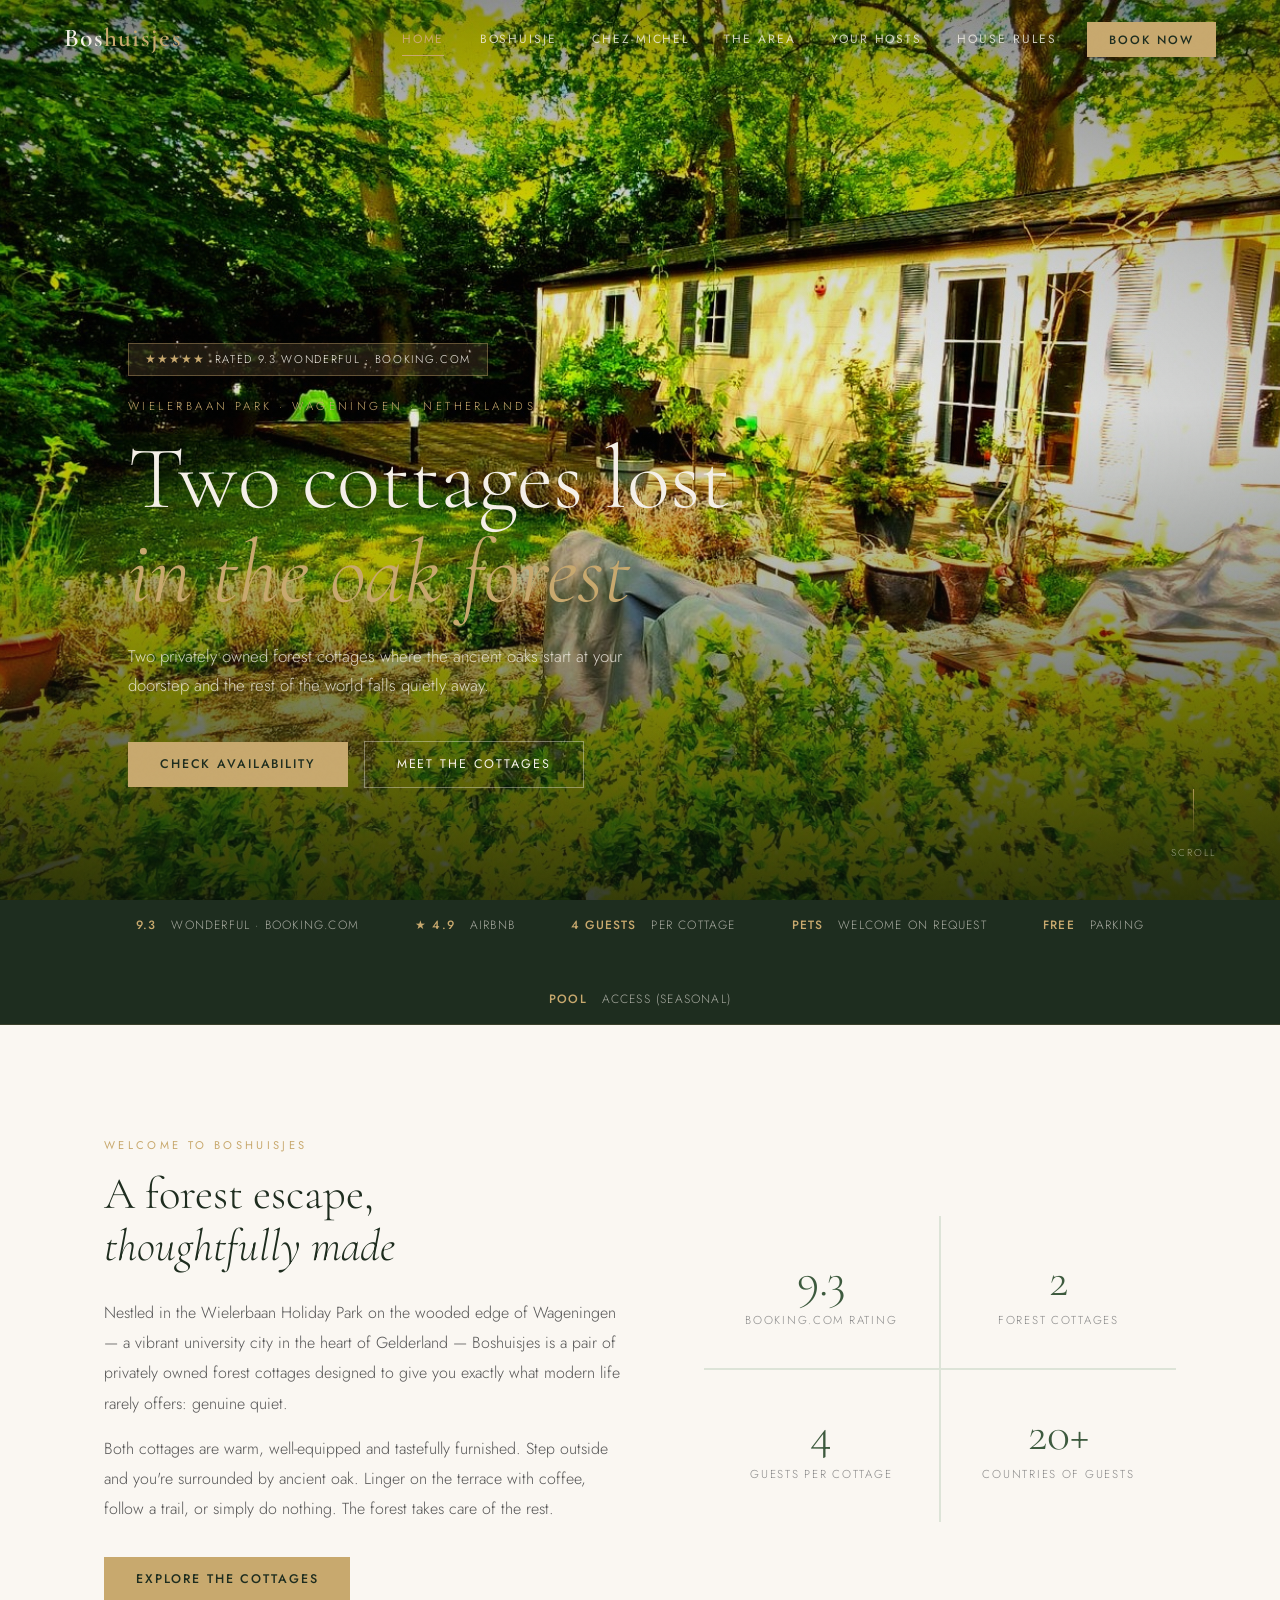
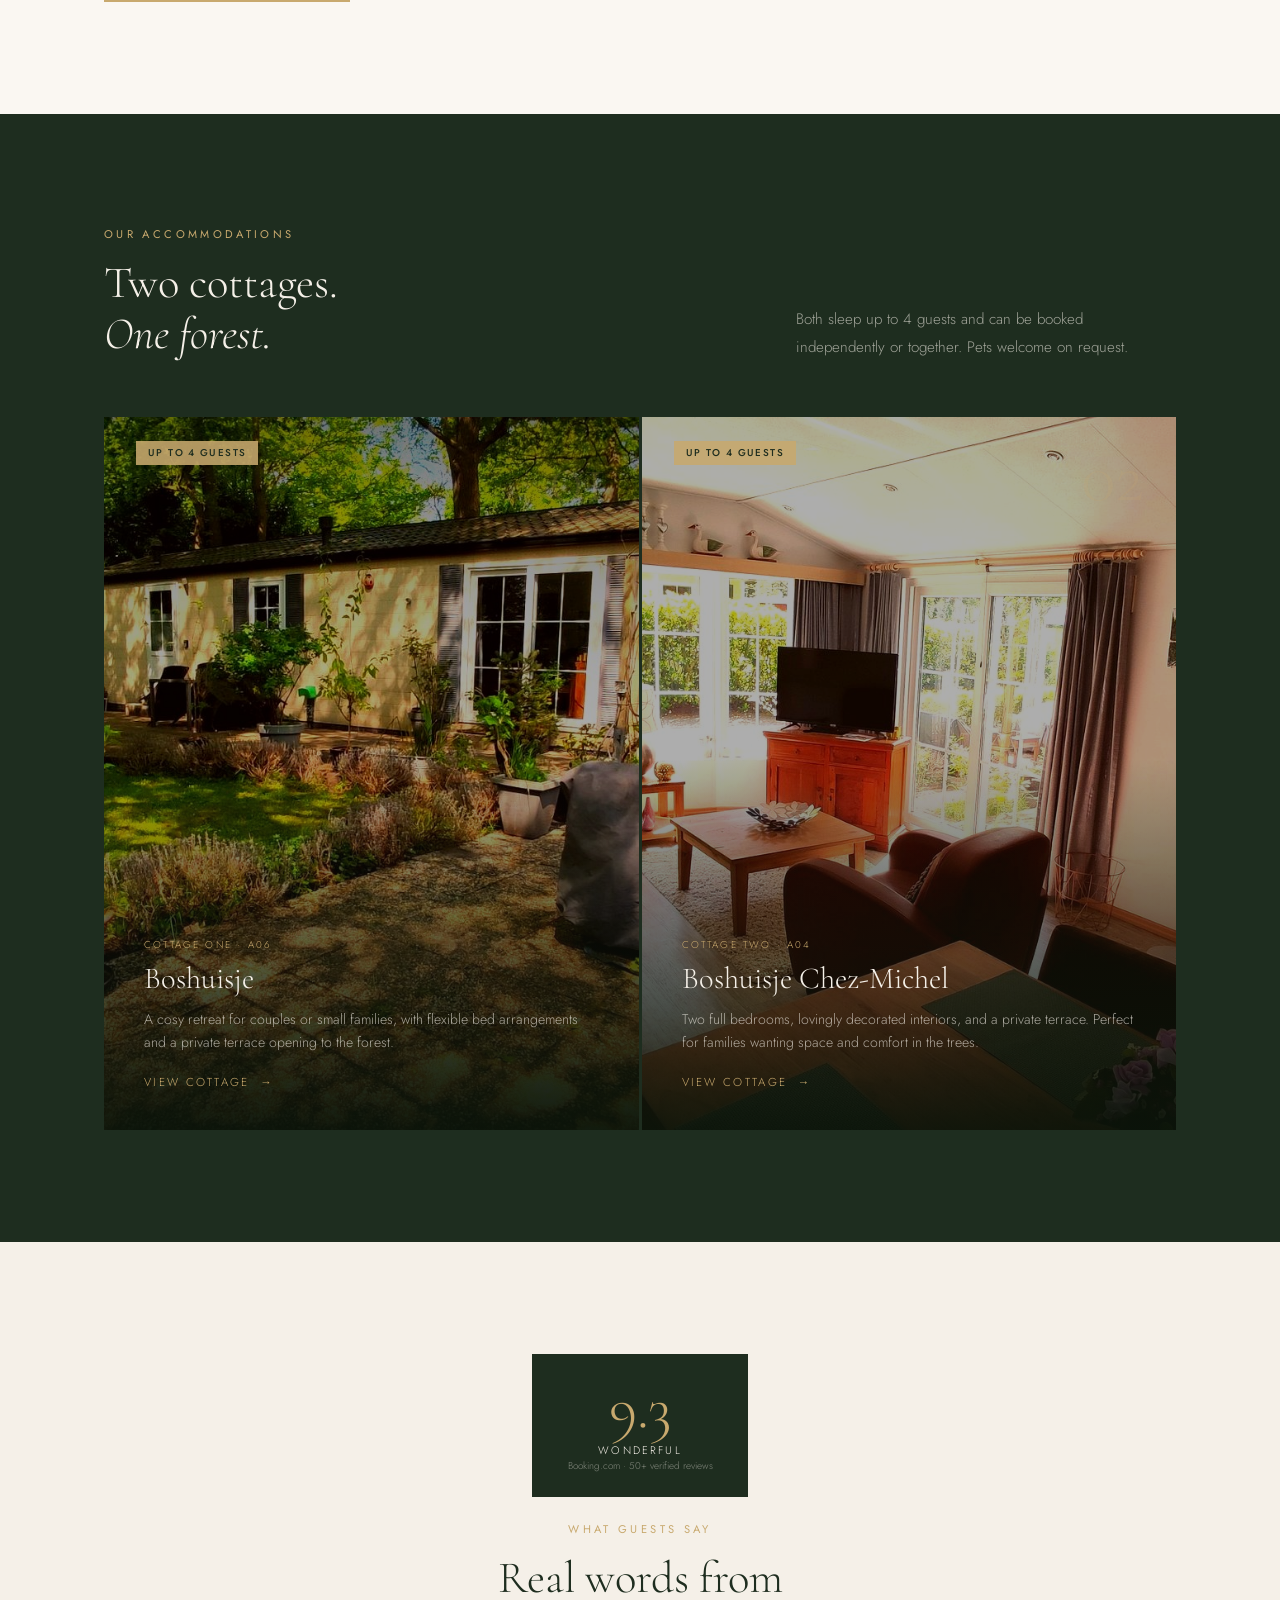
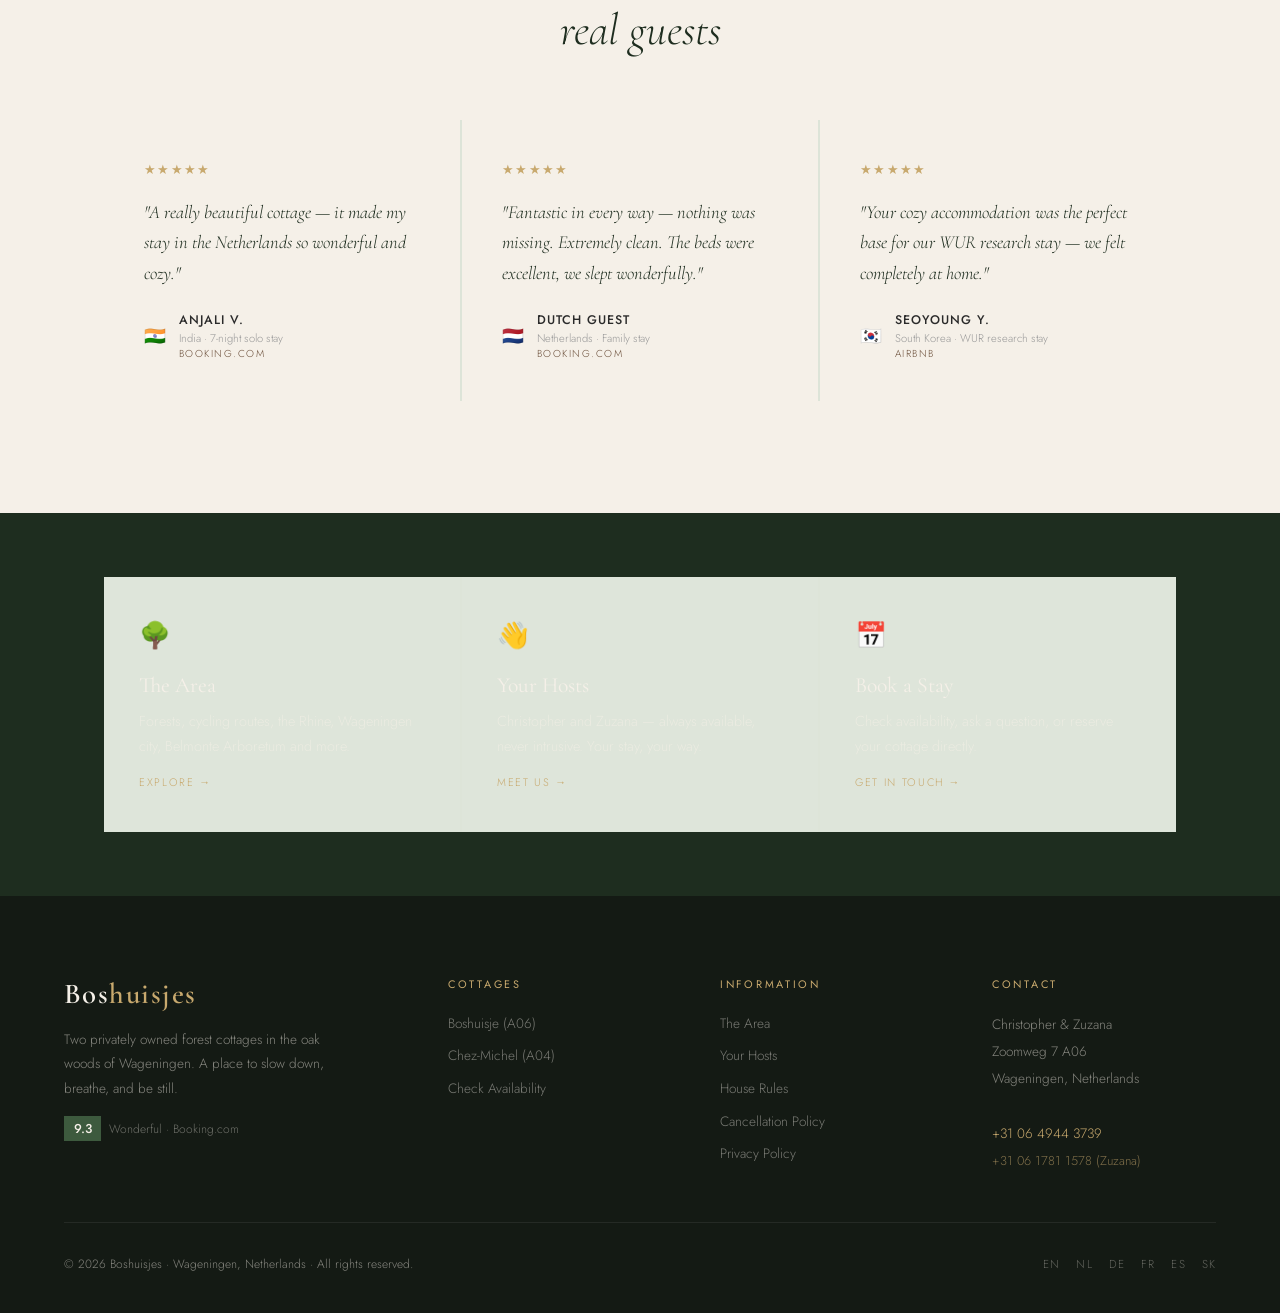
==== index.html @ 235f662d "Add files via upload" ====
<!DOCTYPE html>
<html lang="en">
<head>
  <meta charset="UTF-8"/><meta name="viewport" content="width=device-width,initial-scale=1.0"/>
  <title>Boshuisjes – Forest Cottage Retreats in Wageningen, Netherlands</title>
  <meta name="description" content="Two cosy forest cottages in Wageningen's oak woods — rated 9.3 Wonderful on Booking.com. Perfect for couples, families, WUR visitors & nature lovers. Pets welcome. Self check-in. Free parking."/>
  <meta name="keywords" content="Boshuisjes, Boshuisje, Chez Michel, vakantiewoning Wageningen, forest cottage Netherlands, holiday rental Gelderland, Wielerbaan park, Wageningen University accommodation, nature retreat, pet friendly cottage Netherlands"/>
  <link rel="canonical" href="https://boshuisjes.com/"/>
  <meta property="og:title" content="Boshuisjes – Forest Cottage Retreats in Wageningen · 9.3 Wonderful"/>
  <meta property="og:description" content="Two cosy forest cottages in Wageningen's oak woods. Rated 9.3 Booking.com. Pets welcome. Free parking. Pool access."/>
  <meta property="og:image" content="https://le-de.cdn-website.com/e07e37bfc5774cbc9c3e93ad9b976e5b/dms3rep/multi/opt/IMG_20210513_085403-1920w.jpg"/>
  <meta property="og:type" content="website"/>
  <script type="application/ld+json">{"@context":"https://schema.org","@type":"LodgingBusiness","name":"Boshuisjes","description":"Two cosy forest cottages in the oak woods of Wageningen, Netherlands. Rated 9.3 on Booking.com.","url":"https://boshuisjes.com","telephone":"+31649443739","address":{"@type":"PostalAddress","streetAddress":"Zoomweg 7 A06","addressLocality":"Wageningen","addressRegion":"Gelderland","addressCountry":"NL"},"aggregateRating":{"@type":"AggregateRating","ratingValue":"9.3","bestRating":"10","ratingCount":"50"},"amenityFeature":[{"@type":"LocationFeatureSpecification","name":"Free Parking","value":true},{"@type":"LocationFeatureSpecification","name":"Wi-Fi","value":true},{"@type":"LocationFeatureSpecification","name":"Pet Friendly","value":true},{"@type":"LocationFeatureSpecification","name":"Seasonal Pool","value":true},{"@type":"LocationFeatureSpecification","name":"Self Check-In","value":true}],"checkinTime":"16:00","checkoutTime":"10:00"}</script>
  <link rel="preconnect" href="https://fonts.googleapis.com"/>
  <link rel="preconnect" href="https://fonts.gstatic.com" crossorigin/>
  <link href="https://fonts.googleapis.com/css2?family=Cormorant+Garamond:ital,wght@0,300;0,400;0,600;1,300;1,400&family=Jost:wght@300;400;500&display=swap" rel="stylesheet"/>
  <link rel="stylesheet" href="style.css"/>
  <style>
    /* ── HERO ── */
    #hero{position:relative;height:100vh;min-height:680px;display:flex;align-items:flex-end;padding-bottom:7rem;overflow:hidden}
    .hero-bg{position:absolute;inset:0;background:linear-gradient(to bottom,rgba(10,20,10,.15) 0%,rgba(10,20,10,.08) 45%,rgba(10,20,10,.72) 100%),url('img_exterior2.jpg') center/cover no-repeat;transform:scale(1.05);animation:hzoom 14s ease-out forwards}
    .hero-content{position:relative;z-index:2;padding-left:8rem;max-width:820px;opacity:0;transform:translateY(28px);animation:fadeUp 1.2s .4s ease forwards}
    @keyframes fadeUp{to{opacity:1;transform:translateY(0)}}
    .hero-badge{display:inline-flex;align-items:center;gap:.6rem;background:rgba(200,169,110,.15);border:1px solid rgba(200,169,110,.4);padding:.38rem 1rem;margin-bottom:1.4rem}
    .hero-badge-stars{color:var(--gold);font-size:.78rem;letter-spacing:.08em}
    .hero-badge-text{color:var(--cream);font-size:.7rem;letter-spacing:.15em;text-transform:uppercase}
    .hero-eyebrow{display:block;color:var(--gold);font-size:.72rem;letter-spacing:.3em;text-transform:uppercase;margin-bottom:1.1rem}
    h1{font-family:'Cormorant Garamond',serif;font-size:clamp(3.2rem,7vw,6.2rem);font-weight:300;color:var(--cream);line-height:1.05;margin-bottom:1.4rem}
    h1 em{font-style:italic;color:var(--gold)}
    .hero-sub{color:rgba(245,240,232,.82);font-size:1.05rem;font-weight:300;line-height:1.75;max-width:500px;margin-bottom:2.5rem}
    .hero-ctas{display:flex;gap:1rem;align-items:center;flex-wrap:wrap}
    .hero-scroll{position:absolute;bottom:2.5rem;right:4rem;z-index:2;display:flex;flex-direction:column;align-items:center;gap:.5rem;color:rgba(245,240,232,.55);font-size:.62rem;letter-spacing:.2em;text-transform:uppercase;animation:fadeUp 1.2s 1.4s ease forwards;opacity:0}
    .scroll-line{width:1px;height:48px;background:linear-gradient(to bottom,rgba(200,169,110,.8),transparent);animation:sPulse 2.2s 2s infinite}
    @keyframes sPulse{0%,100%{transform:scaleY(1);opacity:.8}50%{transform:scaleY(.55);opacity:.25}}

    /* ── INTRO ── */
    .intro-wrap{display:grid;grid-template-columns:1.1fr 1fr;gap:5rem;align-items:center}
    .intro-text p{color:#555;line-height:1.9;font-size:1rem;margin-top:1.6rem}
    .intro-text p+p{margin-top:.9rem}
    .intro-text .btn-primary{margin-top:2rem}

    /* ── COTTAGE CARDS ── */
    .cottage-cards{display:grid;grid-template-columns:1fr 1fr;gap:3px}
    .cottage-card{position:relative;overflow:hidden;aspect-ratio:3/4;cursor:pointer;background:var(--bark);text-decoration:none;display:block}
    .cottage-card img{width:100%;height:100%;object-fit:cover;transition:transform .9s cubic-bezier(.4,0,.2,1);filter:brightness(.68)}
    .cottage-card:hover img{transform:scale(1.07);filter:brightness(.48)}
    .cottage-overlay{position:absolute;inset:0;background:linear-gradient(to top,rgba(10,20,10,.92) 0%,transparent 52%);display:flex;flex-direction:column;justify-content:flex-end;padding:2.5rem}
    .cottage-num{font-family:'Cormorant Garamond',serif;font-size:4.5rem;font-weight:300;color:rgba(200,169,110,.18);position:absolute;top:1.5rem;right:2rem;line-height:1}
    .cottage-cap{position:absolute;top:1.5rem;left:2rem;background:rgba(200,169,110,.88);color:var(--forest);font-size:.62rem;letter-spacing:.14em;text-transform:uppercase;padding:.28rem .75rem;font-weight:500}
    .cottage-tag-label{font-size:.62rem;letter-spacing:.22em;text-transform:uppercase;color:var(--gold);margin-bottom:.5rem;display:block}
    .cottage-card h3{font-family:'Cormorant Garamond',serif;font-size:1.9rem;font-weight:300;color:var(--cream);margin-bottom:.7rem}
    .cottage-card p{color:rgba(245,240,232,.65);font-size:.88rem;line-height:1.65;margin-bottom:1.2rem}
    .cottage-card-cta{color:var(--gold);font-size:.72rem;letter-spacing:.2em;text-transform:uppercase;display:flex;align-items:center;gap:.5rem;transition:gap .3s}
    .cottage-card:hover .cottage-card-cta{gap:1rem}

    /* ── SCORE BLOCK ── */
    .score-block{background:var(--forest);display:inline-flex;flex-direction:column;align-items:center;padding:1.5rem 2.2rem;margin-bottom:1.5rem}
    .score-num{font-family:'Cormorant Garamond',serif;font-size:3.8rem;font-weight:300;line-height:1;color:var(--gold)}
    .score-word{font-size:.68rem;letter-spacing:.2em;text-transform:uppercase;color:var(--cream);margin-top:.25rem}
    .score-src{font-size:.62rem;opacity:.45;color:var(--cream)}

    @media(max-width:960px){
      .hero-content{padding-left:1.5rem;padding-right:1.5rem}
      .hero-scroll{display:none}
      .intro-wrap,.cottage-cards{grid-template-columns:1fr}
    }
  </style>
</head>
<body>
  <!-- nav injected by shared.js -->

  <!-- HERO -->
  <section id="hero">
    <div class="hero-bg"></div>
    <div class="hero-content">
      <div class="hero-badge">
        <span class="hero-badge-stars">★★★★★</span>
        <span class="hero-badge-text">Rated 9.3 Wonderful · Booking.com</span>
      </div>
      <span class="hero-eyebrow">Wielerbaan Park · Wageningen · Netherlands</span>
      <h1>Two cottages lost<br><em>in the oak forest</em></h1>
      <p class="hero-sub">Two privately owned forest cottages where the ancient oaks start at your doorstep and the rest of the world falls quietly away.</p>
      <div class="hero-ctas">
        <a href="contact.html" class="btn-primary">Check Availability</a>
        <a href="boshuisje.html" class="btn-ghost">Meet the Cottages</a>
      </div>
    </div>
    <div class="hero-scroll"><div class="scroll-line"></div><span>Scroll</span></div>
  </section>

  <!-- TRUST BAR -->
  <div class="trust-bar">
    <div class="trust-item"><strong>9.3</strong>&nbsp;Wonderful · Booking.com</div>
    <div class="trust-item"><strong>★ 4.9</strong>&nbsp;Airbnb</div>
    <div class="trust-item"><strong>4 guests</strong>&nbsp;per cottage</div>
    <div class="trust-item"><strong>Pets</strong>&nbsp;welcome on request</div>
    <div class="trust-item"><strong>Free</strong>&nbsp;parking</div>
    <div class="trust-item"><strong>Pool</strong>&nbsp;access (seasonal)</div>
  </div>

  <!-- INTRO -->
  <section class="section-pad" style="background:var(--ivory)">
    <div class="container">
      <div class="intro-wrap">
        <div class="intro-text reveal">
          <span class="section-label">Welcome to Boshuisjes</span>
          <h2 class="section-title">A forest escape,<br><em>thoughtfully made</em></h2>
          <p>Nestled in the Wielerbaan Holiday Park on the wooded edge of Wageningen — a vibrant university city in the heart of Gelderland — Boshuisjes is a pair of privately owned forest cottages designed to give you exactly what modern life rarely offers: genuine quiet.</p>
          <p>Both cottages are warm, well-equipped and tastefully furnished. Step outside and you're surrounded by ancient oak. Linger on the terrace with coffee, follow a trail, or simply do nothing. The forest takes care of the rest.</p>
          <a href="boshuisje.html" class="btn-primary">Explore the Cottages</a>
        </div>
        <div class="grid-2 reveal reveal-delay-1">
          <div class="stat-card"><span class="stat-number">9.3</span><span class="stat-label">Booking.com Rating</span></div>
          <div class="stat-card"><span class="stat-number">2</span><span class="stat-label">Forest Cottages</span></div>
          <div class="stat-card"><span class="stat-number">4</span><span class="stat-label">Guests per Cottage</span></div>
          <div class="stat-card"><span class="stat-number">20+</span><span class="stat-label">Countries of Guests</span></div>
        </div>
      </div>
    </div>
  </section>

  <!-- COTTAGE CARDS -->
  <section class="section-pad section-dark">
    <div class="container">
      <div style="display:flex;justify-content:space-between;align-items:flex-end;margin-bottom:3.5rem;gap:2rem;flex-wrap:wrap" class="reveal">
        <div>
          <span class="section-label">Our Accommodations</span>
          <h2 class="section-title" style="color:var(--cream)">Two cottages.<br><em>One forest.</em></h2>
        </div>
        <p style="max-width:380px;color:rgba(245,240,232,.6);line-height:1.8;font-size:.95rem">Both sleep up to 4 guests and can be booked independently or together. Pets welcome on request.</p>
      </div>
      <div class="cottage-cards reveal reveal-delay-1">
        <a href="boshuisje.html" class="cottage-card">
          <img src="img_exterior1.jpg" alt="Boshuisje – forest cottage Wageningen" loading="lazy"/>
          <div class="cottage-overlay">
            <span class="cottage-num">01</span>
            <span class="cottage-cap">Up to 4 guests</span>
            <span class="cottage-tag-label">Cottage One · A06</span>
            <h3>Boshuisje</h3>
            <p>A cosy retreat for couples or small families, with flexible bed arrangements and a private terrace opening to the forest.</p>
            <span class="cottage-card-cta">View Cottage &nbsp;→</span>
          </div>
        </a>
        <a href="chez-michel.html" class="cottage-card">
          <img src="img_living_panoramic.jpg" alt="Boshuisje Chez-Michel – 2-bedroom cottage Wageningen" loading="lazy"/>
          <div class="cottage-overlay">
            <span class="cottage-num">02</span>
            <span class="cottage-cap">Up to 4 guests</span>
            <span class="cottage-tag-label">Cottage Two · A04</span>
            <h3>Boshuisje Chez-Michel</h3>
            <p>Two full bedrooms, lovingly decorated interiors, and a private terrace. Perfect for families wanting space and comfort in the trees.</p>
            <span class="cottage-card-cta">View Cottage &nbsp;→</span>
          </div>
        </a>
      </div>
    </div>
  </section>

  <!-- REVIEWS SNAPSHOT -->
  <section class="section-pad" style="background:var(--cream)">
    <div class="container">
      <div style="text-align:center;margin-bottom:4rem" class="reveal">
        <div class="score-block">
          <span class="score-num">9.3</span>
          <span class="score-word">Wonderful</span>
          <span class="score-src">Booking.com · 50+ verified reviews</span>
        </div>
        <span class="section-label">What guests say</span>
        <h2 class="section-title">Real words from<br><em>real guests</em></h2>
      </div>
      <div class="grid-3">
        <div class="review-card reveal">
          <div class="review-stars">★★★★★</div>
          <p class="review-text">"A really beautiful cottage — it made my stay in the Netherlands so wonderful and cozy."</p>
          <div class="review-author"><span class="review-flag">🇮🇳</span><div><div class="review-name">Anjali V.</div><div class="review-origin">India · 7-night solo stay</div><div class="review-platform">Booking.com</div></div></div>
        </div>
        <div class="review-card reveal reveal-delay-1">
          <div class="review-stars">★★★★★</div>
          <p class="review-text">"Fantastic in every way — nothing was missing. Extremely clean. The beds were excellent, we slept wonderfully."</p>
          <div class="review-author"><span class="review-flag">🇳🇱</span><div><div class="review-name">Dutch guest</div><div class="review-origin">Netherlands · Family stay</div><div class="review-platform">Booking.com</div></div></div>
        </div>
        <div class="review-card reveal reveal-delay-2">
          <div class="review-stars">★★★★★</div>
          <p class="review-text">"Your cozy accommodation was the perfect base for our WUR research stay — we felt completely at home."</p>
          <div class="review-author"><span class="review-flag">🇰🇷</span><div><div class="review-name">Seoyoung Y.</div><div class="review-origin">South Korea · WUR research stay</div><div class="review-platform">Airbnb</div></div></div>
        </div>
      </div>
    </div>
  </section>

  <!-- QUICK LINKS -->
  <section class="section-pad-sm section-dark">
    <div class="container">
      <div class="grid-3 reveal">
        <a href="area.html" class="feature-card" style="background:rgba(255,255,255,.04);border:none;text-decoration:none">
          <span class="feature-card-icon">🌳</span>
          <h3 style="color:var(--cream)">The Area</h3>
          <p style="color:rgba(245,240,232,.55)">Forests, cycling routes, the Rhine, Wageningen city, Belmonte Arboretum and more.</p>
          <span class="tag" style="color:var(--gold)">Explore →</span>
        </a>
        <a href="hosts.html" class="feature-card" style="background:rgba(255,255,255,.04);border:none;text-decoration:none">
          <span class="feature-card-icon">👋</span>
          <h3 style="color:var(--cream)">Your Hosts</h3>
          <p style="color:rgba(245,240,232,.55)">Christopher and Zuzana — always available, never intrusive. Your stay, your way.</p>
          <span class="tag" style="color:var(--gold)">Meet us →</span>
        </a>
        <a href="contact.html" class="feature-card" style="background:rgba(255,255,255,.04);border:none;text-decoration:none">
          <span class="feature-card-icon">📅</span>
          <h3 style="color:var(--cream)">Book a Stay</h3>
          <p style="color:rgba(245,240,232,.55)">Check availability, ask a question, or reserve your cottage directly.</p>
          <span class="tag" style="color:var(--gold)">Get in touch →</span>
        </a>
      </div>
    </div>
  </section>

  <!-- footer injected by shared.js -->
  <script src="shared.js"></script>
  <script>initPage('index');</script>
</body>
</html>
---- style.css ----
:root {
  --forest:   #1e2d1f;
  --moss:     #3d5a3e;
  --bark:     #6b4f3a;
  --cream:    #f5f0e8;
  --ivory:    #faf7f2;
  --gold:     #c8a96e;
  --mist:     #dde4d8;
  --charcoal: #2a2a2a;
  --t: 0.5s cubic-bezier(0.4,0,0.2,1);
}
*,*::before,*::after{box-sizing:border-box;margin:0;padding:0}
html{scroll-behavior:smooth}
body{font-family:'Jost',sans-serif;font-weight:300;background:var(--ivory);color:var(--charcoal);overflow-x:hidden}
body::before{content:'';position:fixed;inset:0;background-image:url("data:image/svg+xml,%3Csvg viewBox='0 0 256 256' xmlns='http://www.w3.org/2000/svg'%3E%3Cfilter id='n'%3E%3CfeTurbulence type='fractalNoise' baseFrequency='0.9' numOctaves='4' stitchTiles='stitch'/%3E%3C/filter%3E%3Crect width='100%25' height='100%25' filter='url(%23n)' opacity='0.03'/%3E%3C/svg%3E");pointer-events:none;z-index:9999;opacity:.4}

/* ── NAV ── */
nav{position:fixed;top:0;left:0;right:0;z-index:200;display:flex;align-items:center;justify-content:space-between;padding:1.4rem 4rem;transition:background var(--t),padding var(--t)}
nav.scrolled{background:rgba(30,45,31,.97);backdrop-filter:blur(14px);padding:1rem 4rem}
nav.solid{background:rgba(30,45,31,.97);backdrop-filter:blur(14px)}
.nav-logo{font-family:'Cormorant Garamond',serif;font-size:1.6rem;font-weight:600;color:var(--cream);text-decoration:none;letter-spacing:.05em;flex-shrink:0}
.nav-logo span{color:var(--gold)}
.nav-links{display:flex;gap:0;list-style:none;align-items:center}
.nav-links a{color:rgba(245,240,232,.8);text-decoration:none;font-size:.75rem;font-weight:400;letter-spacing:.16em;text-transform:uppercase;transition:color .3s;padding:.5rem 1.1rem;position:relative}
.nav-links a::after{content:'';position:absolute;bottom:0;left:1.1rem;right:1.1rem;height:1px;background:var(--gold);transform:scaleX(0);transition:transform .3s}
.nav-links a:hover,.nav-links a.active{color:var(--gold)}
.nav-links a:hover::after,.nav-links a.active::after{transform:scaleX(1)}
.nav-book{background:var(--gold)!important;color:var(--forest)!important;padding:.55rem 1.4rem!important;font-weight:500!important;margin-left:.8rem}
.nav-book::after{display:none!important}
.nav-book:hover{background:var(--cream)!important;color:var(--forest)!important}

/* ── PAGE HERO (non-home) ── */
.page-hero{position:relative;height:42vh;min-height:320px;display:flex;align-items:flex-end;padding-bottom:3.5rem;overflow:hidden}
.page-hero-bg{position:absolute;inset:0;background-size:cover;background-position:center;transform:scale(1.04);animation:hzoom 10s ease-out forwards}
@keyframes hzoom{from{transform:scale(1.04)}to{transform:scale(1)}}
.page-hero-bg::after{content:'';position:absolute;inset:0;background:linear-gradient(to bottom,rgba(10,20,10,.25) 0%,rgba(10,20,10,.65) 100%)}
.page-hero-content{position:relative;z-index:2;padding-left:8rem}
.page-hero-eyebrow{display:block;color:var(--gold);font-size:.72rem;letter-spacing:.3em;text-transform:uppercase;margin-bottom:.8rem}
.page-hero-title{font-family:'Cormorant Garamond',serif;font-size:clamp(2.5rem,5vw,4.5rem);font-weight:300;color:var(--cream);line-height:1.1}
.page-hero-title em{font-style:italic;color:var(--gold)}

/* ── SHARED ── */
.container{max-width:1200px;margin:0 auto;padding:0 4rem}
.section-label{font-size:.7rem;letter-spacing:.3em;text-transform:uppercase;color:var(--gold);font-weight:400;margin-bottom:1rem;display:block}
.section-title{font-family:'Cormorant Garamond',serif;font-size:clamp(2rem,3.5vw,3rem);font-weight:300;line-height:1.15;color:var(--forest)}
.section-title em{font-style:italic}
.btn-primary{background:var(--gold);color:var(--forest);text-decoration:none;padding:.85rem 2rem;font-size:.78rem;font-weight:500;letter-spacing:.15em;text-transform:uppercase;transition:background .3s,transform .3s;display:inline-block;font-family:'Jost',sans-serif}
.btn-primary:hover{background:var(--cream);transform:translateY(-2px)}
.btn-forest{background:var(--forest);color:var(--cream);text-decoration:none;padding:.85rem 2rem;font-size:.78rem;font-weight:500;letter-spacing:.15em;text-transform:uppercase;transition:background .3s;display:inline-block;font-family:'Jost',sans-serif}
.btn-forest:hover{background:var(--moss)}
.btn-ghost{color:var(--cream);text-decoration:none;padding:.85rem 2rem;font-size:.78rem;font-weight:400;letter-spacing:.15em;text-transform:uppercase;border:1px solid rgba(245,240,232,.4);transition:border-color .3s,color .3s;display:inline-block;font-family:'Jost',sans-serif}
.btn-ghost:hover{border-color:var(--gold);color:var(--gold)}
.reveal{opacity:0;transform:translateY(35px);transition:opacity .8s ease,transform .8s ease}
.reveal.visible{opacity:1;transform:translateY(0)}
.reveal-delay-1{transition-delay:.15s}.reveal-delay-2{transition-delay:.3s}.reveal-delay-3{transition-delay:.45s}

/* ── TRUST BAR ── */
.trust-bar{background:var(--forest);padding:1rem 4rem;display:flex;justify-content:center;align-items:center;gap:3.5rem;flex-wrap:wrap;border-bottom:1px solid rgba(200,169,110,.15)}
.trust-item{display:flex;align-items:center;gap:.6rem;color:rgba(245,240,232,.65);font-size:.75rem;letter-spacing:.1em;text-transform:uppercase}
.trust-item strong{color:var(--gold);font-weight:500}

/* ── GRID UTILS ── */
.grid-2{display:grid;grid-template-columns:1fr 1fr;gap:2px;background:var(--mist)}
.grid-3{display:grid;grid-template-columns:repeat(3,1fr);gap:2px;background:var(--mist)}
.grid-2-col{display:grid;grid-template-columns:1fr 1fr;gap:5rem;align-items:center}
.grid-text-img{display:grid;grid-template-columns:1.1fr 1fr;gap:5rem;align-items:center}

/* ── CARDS ── */
.feature-card{background:var(--ivory);padding:2.5rem 2.2rem;transition:background var(--t);position:relative;overflow:hidden}
.feature-card::before{content:'';position:absolute;bottom:0;left:0;right:0;height:3px;background:var(--gold);transform:scaleX(0);transform-origin:left;transition:transform .4s}
.feature-card:hover{background:var(--cream)}.feature-card:hover::before{transform:scaleX(1)}
.feature-card-icon{font-size:1.6rem;margin-bottom:1.1rem;display:block}
.feature-card h3{font-family:'Cormorant Garamond',serif;font-size:1.35rem;font-weight:400;color:var(--forest);margin-bottom:.7rem}
.feature-card p{color:#666;font-size:.9rem;line-height:1.75}
.feature-card .tag{display:inline-block;margin-top:.9rem;font-size:.68rem;letter-spacing:.15em;text-transform:uppercase;color:var(--bark)}

/* ── REVIEW CARDS ── */
.review-card{background:var(--cream);padding:2.5rem;transition:background var(--t)}
.review-card:hover{background:var(--ivory)}
.review-stars{color:var(--gold);font-size:.8rem;margin-bottom:1.1rem;letter-spacing:.1em}
.review-text{font-family:'Cormorant Garamond',serif;font-size:1.15rem;font-style:italic;line-height:1.65;color:var(--forest);margin-bottom:1.4rem}
.review-author{display:flex;align-items:center;gap:.8rem}
.review-flag{font-size:1.1rem}
.review-name{font-size:.78rem;font-weight:500;letter-spacing:.08em;text-transform:uppercase}
.review-origin{font-size:.7rem;color:#999;margin-top:.1rem}
.review-platform{font-size:.63rem;letter-spacing:.15em;text-transform:uppercase;color:var(--bark)}

/* ── STAT CARDS ── */
.stat-card{background:var(--ivory);padding:2.5rem;text-align:center;transition:background var(--t)}
.stat-card:hover{background:var(--cream)}
.stat-number{font-family:'Cormorant Garamond',serif;font-size:3rem;font-weight:300;color:var(--moss);line-height:1;display:block}
.stat-label{font-size:.72rem;letter-spacing:.15em;text-transform:uppercase;color:#888;margin-top:.5rem;display:block}

/* ── AMENITY TAGS ── */
.amenity-list{display:flex;flex-wrap:wrap;gap:.5rem;margin-top:1.2rem}
.amenity-tag{background:rgba(61,90,62,.1);color:var(--moss);font-size:.68rem;letter-spacing:.1em;text-transform:uppercase;padding:.3rem .9rem;border:1px solid rgba(61,90,62,.2)}

/* ── DARK SECTION ── */
.section-dark{background:var(--forest)}
.section-dark .section-title{color:var(--cream)}
.section-dark .section-label{color:var(--gold)}

/* ── PAGE SECTIONS ── */
.section-pad{padding:7rem 0}
.section-pad-sm{padding:4rem 0}

/* ── FOOTER ── */
footer{background:#141a14;padding:5rem 4rem 2.5rem;color:rgba(245,240,232,.5)}
.footer-top{display:grid;grid-template-columns:1.5fr 1fr 1fr 1fr;gap:3rem;padding-bottom:3rem;border-bottom:1px solid rgba(255,255,255,.07);margin-bottom:2rem}
.footer-brand .nav-logo{font-size:1.8rem;display:block;margin-bottom:1rem}
.footer-brand p{font-size:.85rem;line-height:1.8;max-width:260px}
.footer-rating{display:inline-flex;align-items:center;gap:.5rem;margin-top:1rem}
.footer-rating-score{background:var(--moss);color:var(--cream);padding:.2rem .6rem;font-size:.8rem;font-weight:500}
.footer-rating-text{font-size:.75rem;color:rgba(245,240,232,.4)}
.footer-col h4{font-size:.68rem;letter-spacing:.25em;text-transform:uppercase;color:var(--gold);margin-bottom:1.2rem;font-weight:400}
.footer-col ul{list-style:none}
.footer-col ul li{margin-bottom:.6rem}
.footer-col ul li a{color:rgba(245,240,232,.45);text-decoration:none;font-size:.85rem;transition:color .3s}
.footer-col ul li a:hover{color:var(--gold)}
.footer-col address{font-style:normal;font-size:.85rem;line-height:2}
.footer-bottom{display:flex;justify-content:space-between;align-items:center;font-size:.75rem}
.lang-switcher{display:flex;gap:1rem}
.lang-switcher a{color:rgba(245,240,232,.35);text-decoration:none;font-size:.72rem;letter-spacing:.1em;text-transform:uppercase;transition:color .3s}
.lang-switcher a:hover{color:var(--gold)}

/* ── RESPONSIVE ── */
@media(max-width:960px){
  nav,nav.scrolled,nav.solid{padding:1rem 1.5rem}
  .nav-links{gap:0}
  .nav-links a{padding:.5rem .7rem;font-size:.7rem}
  .container{padding:0 1.5rem}
  .trust-bar{padding:1rem 1.5rem;gap:1.2rem}
  .page-hero-content{padding-left:1.5rem}
  .grid-2,.grid-3,.grid-2-col,.grid-text-img{grid-template-columns:1fr}
  .footer-top{grid-template-columns:1fr 1fr}
  .footer-bottom{flex-direction:column;gap:1rem;text-align:center}
}
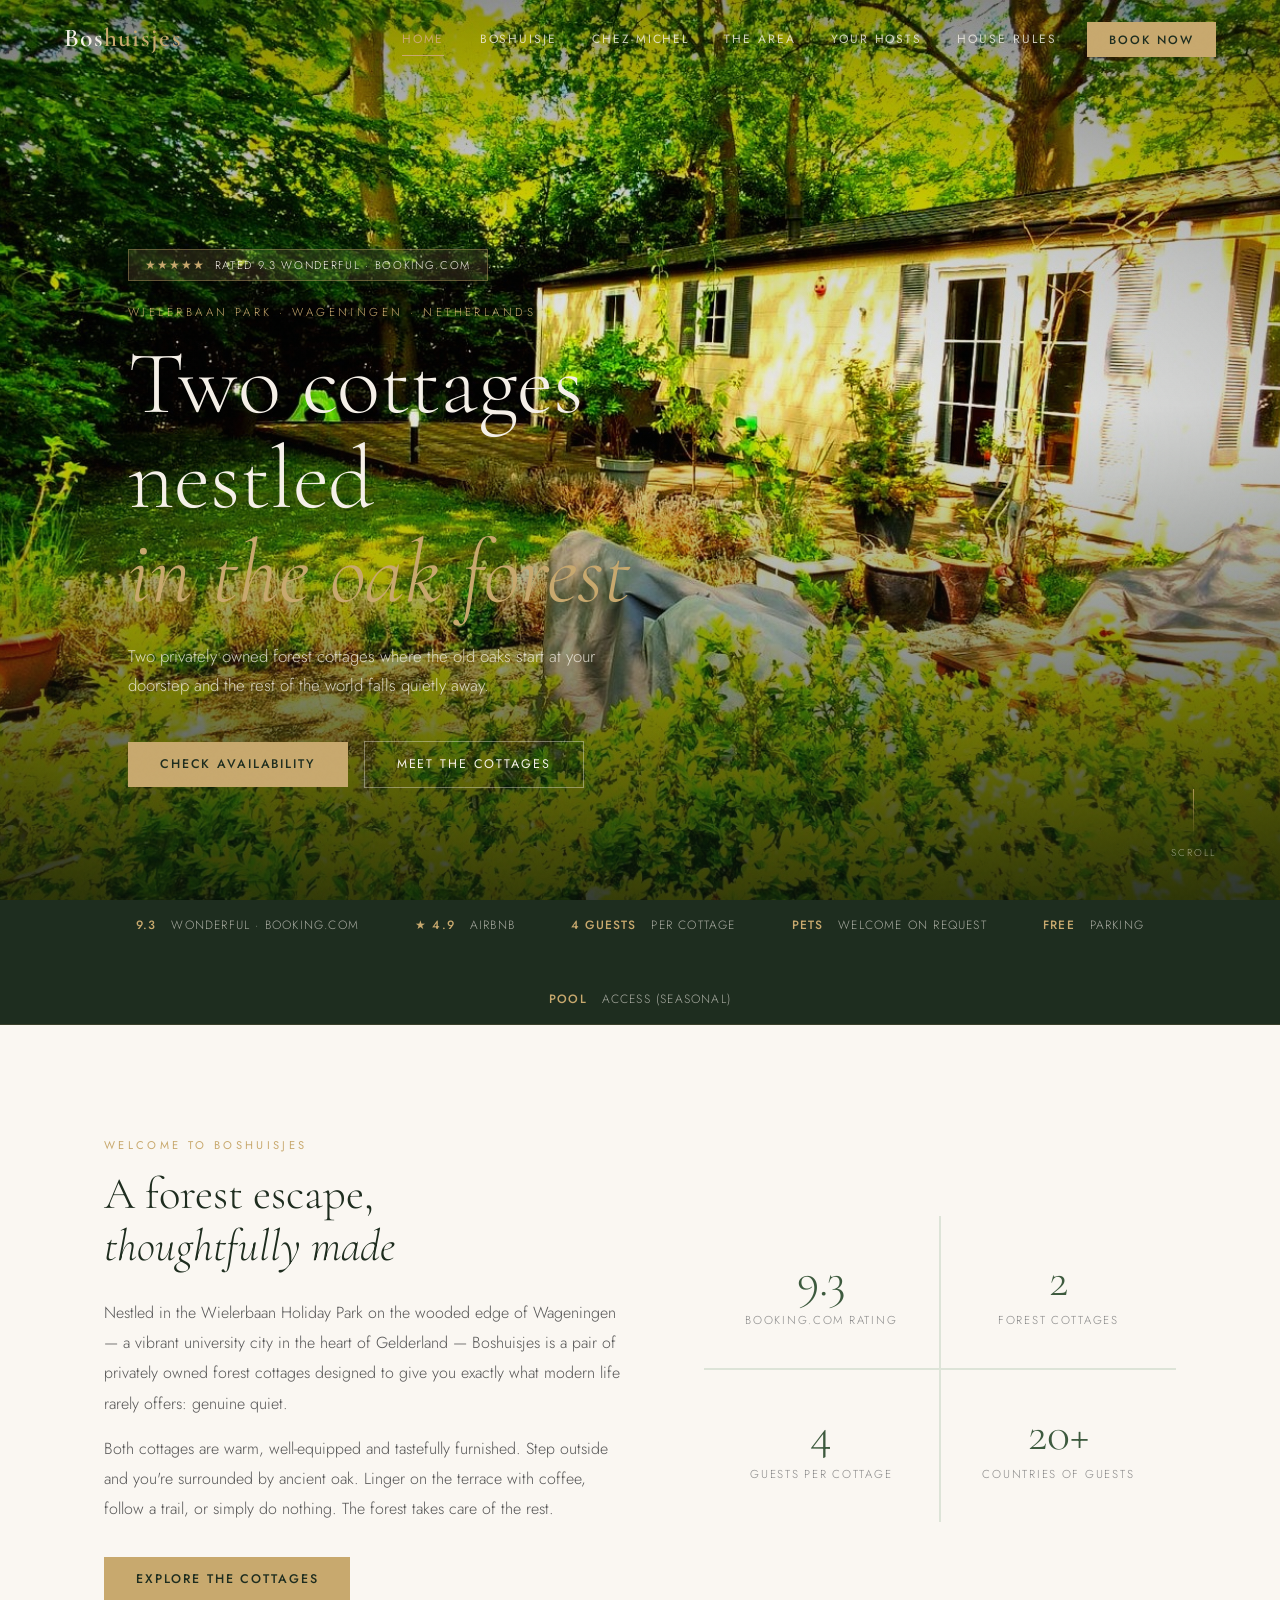
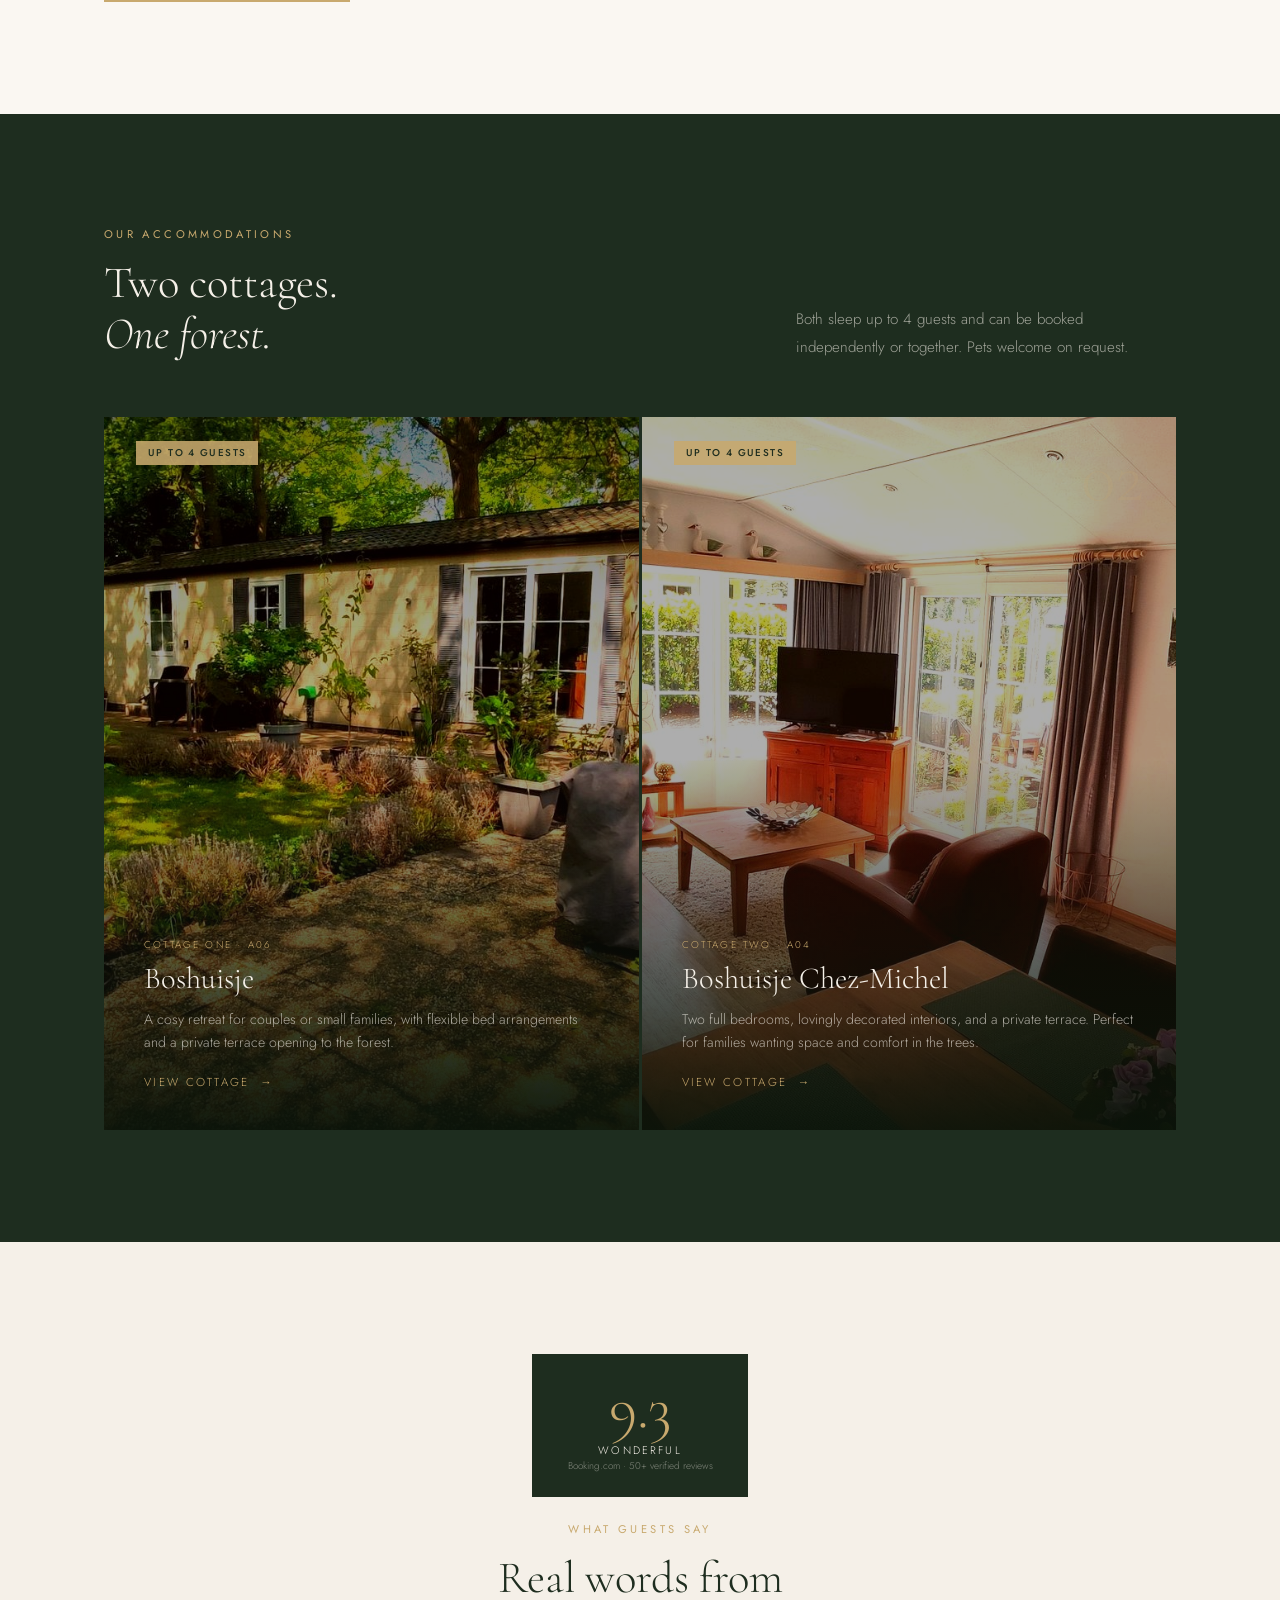
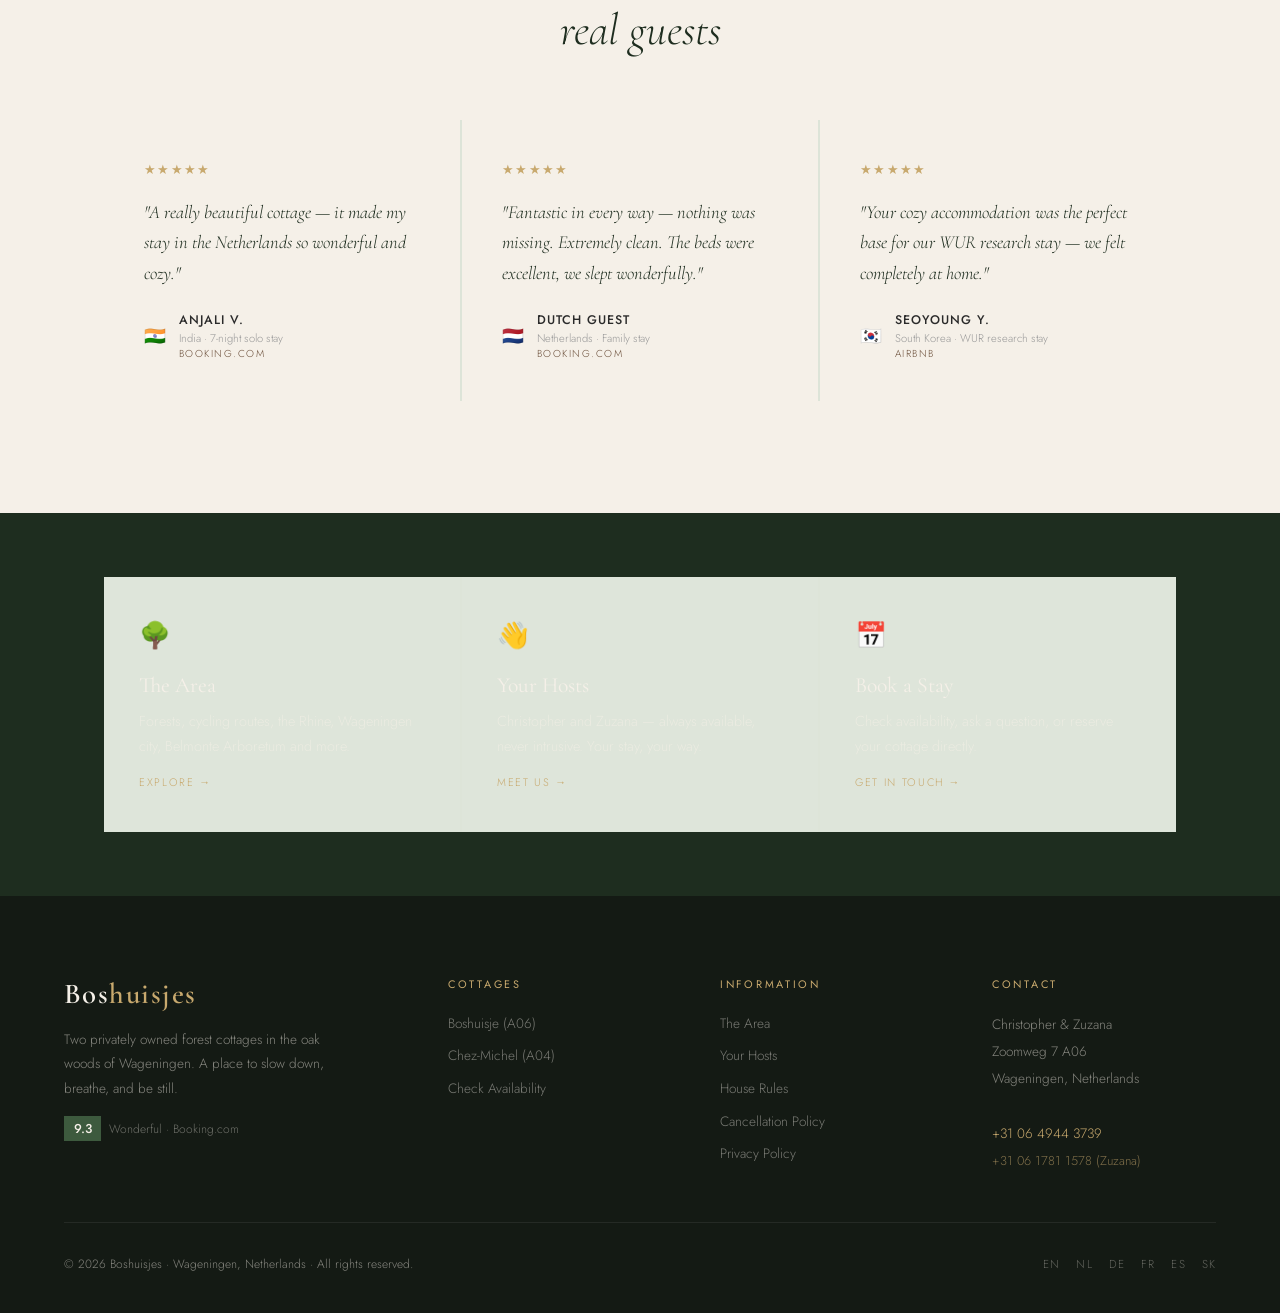
==== commit ce769f8c: "Save changes to index.html" ====
--- a/index.html
+++ b/index.html
@@ -78,8 +78,8 @@
         <span class="hero-badge-text">Rated 9.3 Wonderful · Booking.com</span>
       </div>
       <span class="hero-eyebrow">Wielerbaan Park · Wageningen · Netherlands</span>
-      <h1>Two cottages lost<br><em>in the oak forest</em></h1>
-      <p class="hero-sub">Two privately owned forest cottages where the ancient oaks start at your doorstep and the rest of the world falls quietly away.</p>
+      <h1>Two cottages nestled<br><em>in the oak forest</em></h1>
+      <p class="hero-sub">Two privately owned forest cottages where the old oaks start at your doorstep and the rest of the world falls quietly away.</p>
       <div class="hero-ctas">
         <a href="contact.html" class="btn-primary">Check Availability</a>
         <a href="boshuisje.html" class="btn-ghost">Meet the Cottages</a>
@@ -131,7 +131,7 @@
       </div>
       <div class="cottage-cards reveal reveal-delay-1">
         <a href="boshuisje.html" class="cottage-card">
-          <img src="img_exterior1.jpg" alt="Boshuisje – forest cottage Wageningen" loading="lazy"/>
+          <img src="photos/a06/img_exterior1.jpg" alt="Boshuisje – forest cottage Wageningen" loading="lazy"/>
           <div class="cottage-overlay">
             <span class="cottage-num">01</span>
             <span class="cottage-cap">Up to 4 guests</span>
@@ -142,7 +142,7 @@
           </div>
         </a>
         <a href="chez-michel.html" class="cottage-card">
-          <img src="img_living_panoramic.jpg" alt="Boshuisje Chez-Michel – 2-bedroom cottage Wageningen" loading="lazy"/>
+          <img src="photos/a06/img_living_panoramic.jpg" alt="Boshuisje Chez-Michel – 2-bedroom cottage Wageningen" loading="lazy"/>
           <div class="cottage-overlay">
             <span class="cottage-num">02</span>
             <span class="cottage-cap">Up to 4 guests</span>
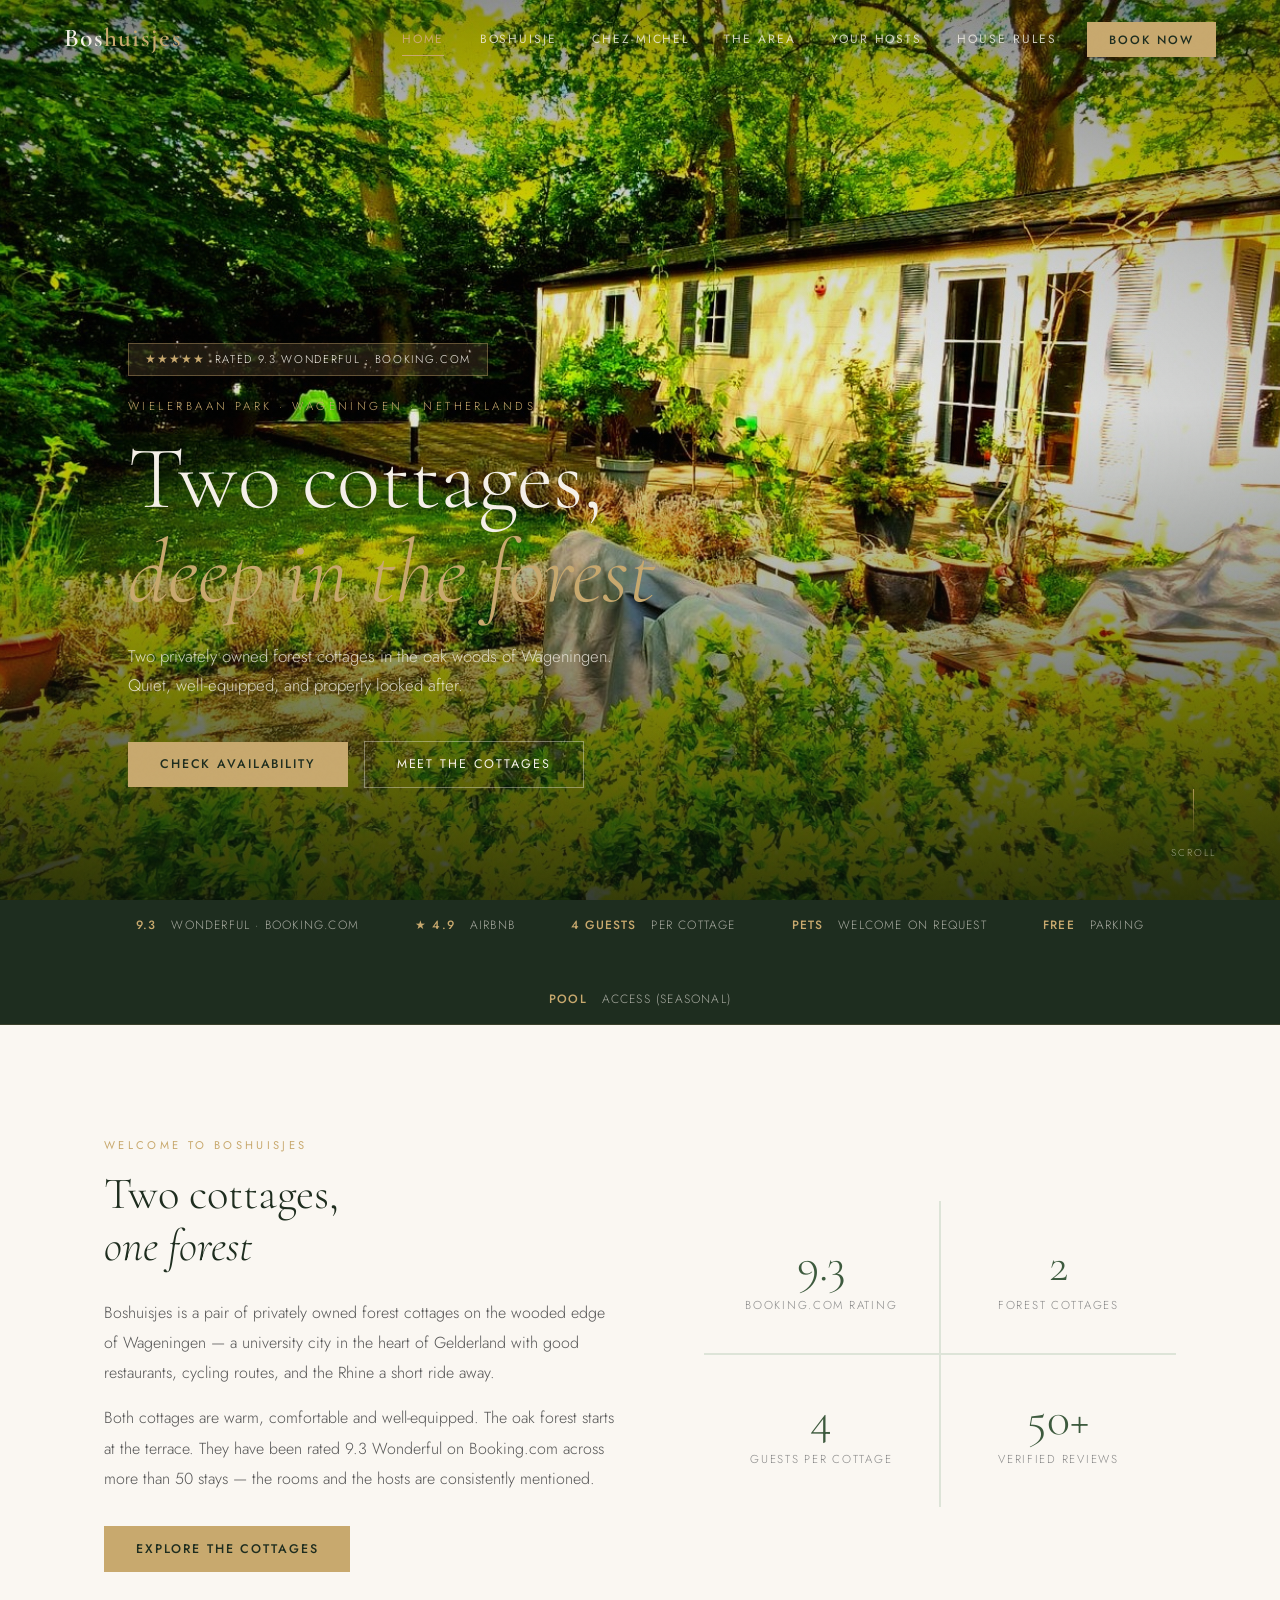
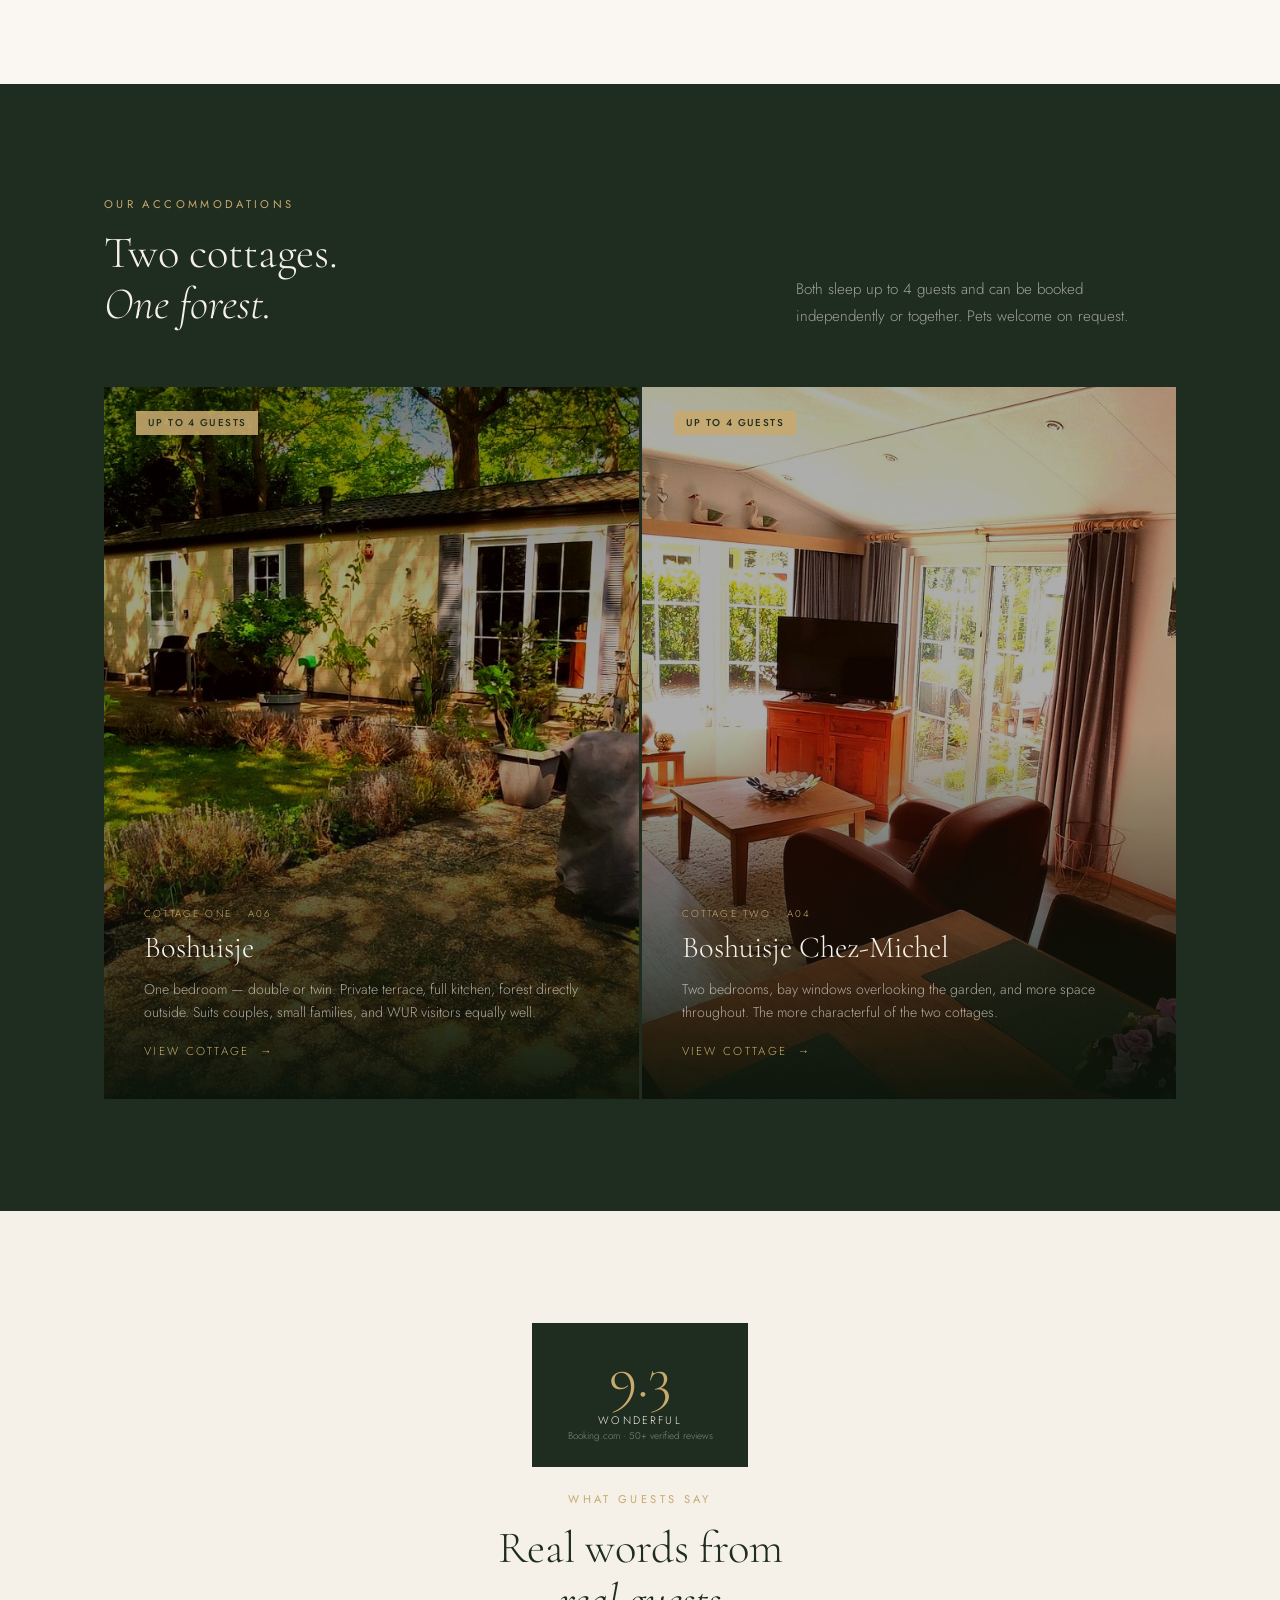
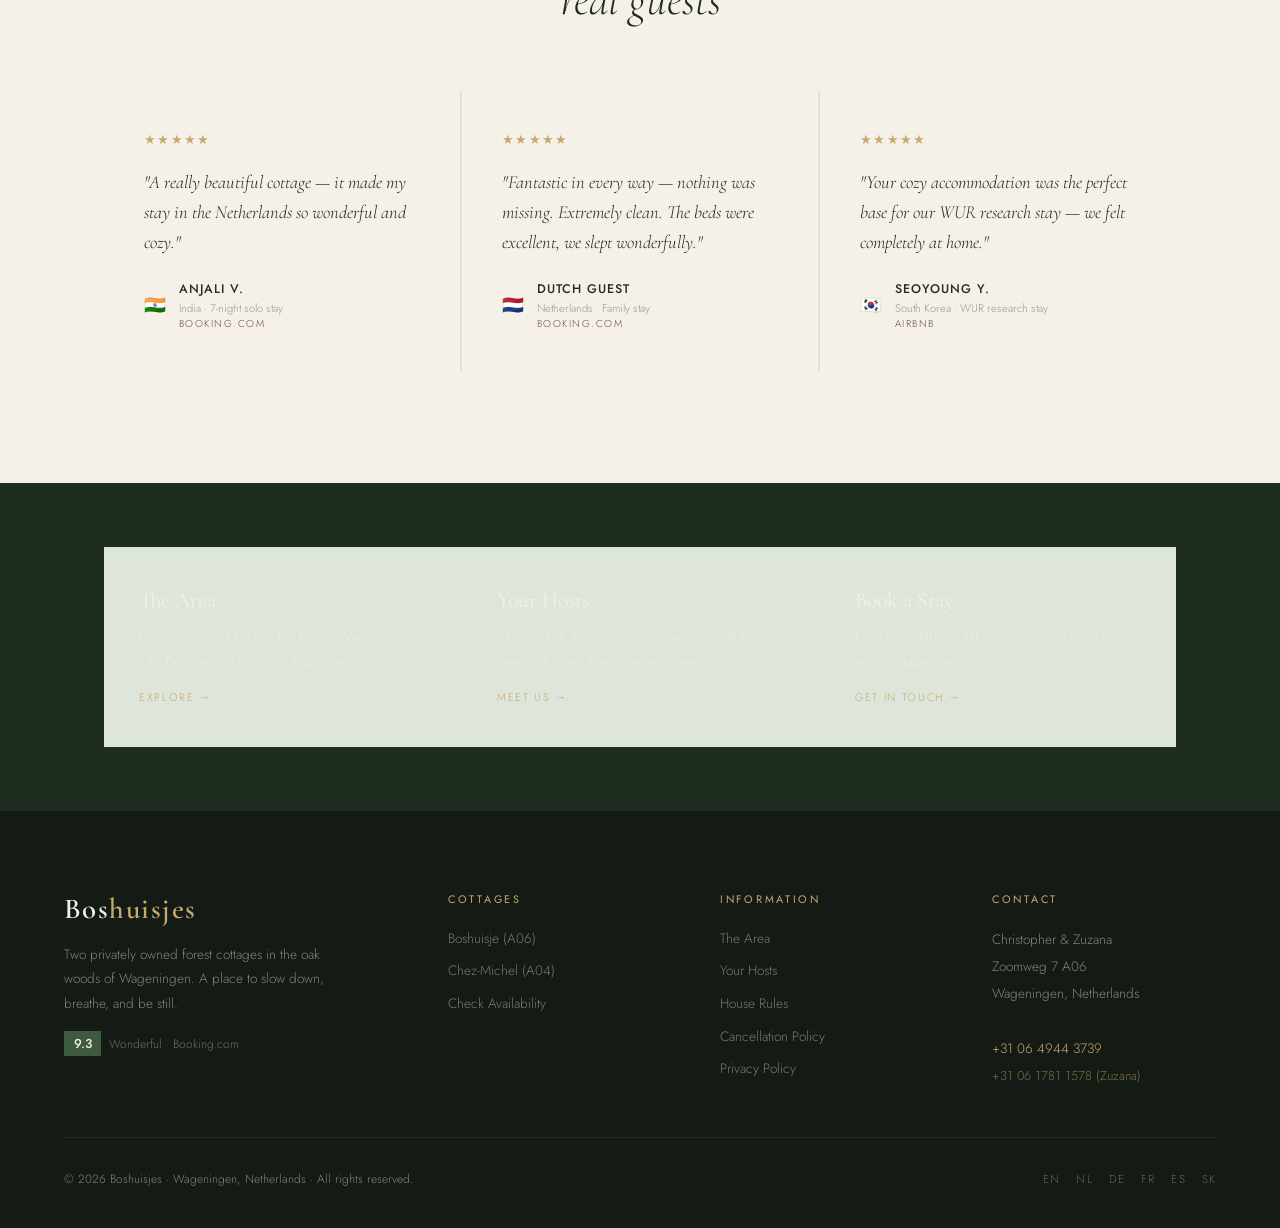
==== commit ec7faafc: "Rewrite page copy: index.html" ====
--- a/index.html
+++ b/index.html
@@ -8,7 +8,7 @@
   <link rel="canonical" href="https://boshuisjes.com/"/>
   <meta property="og:title" content="Boshuisjes – Forest Cottage Retreats in Wageningen · 9.3 Wonderful"/>
   <meta property="og:description" content="Two cosy forest cottages in Wageningen's oak woods. Rated 9.3 Booking.com. Pets welcome. Free parking. Pool access."/>
-  <meta property="og:image" content="https://le-de.cdn-website.com/e07e37bfc5774cbc9c3e93ad9b976e5b/dms3rep/multi/opt/IMG_20210513_085403-1920w.jpg"/>
+  <meta property="og:image" content="https://boshuisjes.com/photos/a06/img_exterior2.jpg"/>
   <meta property="og:type" content="website"/>
   <script type="application/ld+json">{"@context":"https://schema.org","@type":"LodgingBusiness","name":"Boshuisjes","description":"Two cosy forest cottages in the oak woods of Wageningen, Netherlands. Rated 9.3 on Booking.com.","url":"https://boshuisjes.com","telephone":"+31649443739","address":{"@type":"PostalAddress","streetAddress":"Zoomweg 7 A06","addressLocality":"Wageningen","addressRegion":"Gelderland","addressCountry":"NL"},"aggregateRating":{"@type":"AggregateRating","ratingValue":"9.3","bestRating":"10","ratingCount":"50"},"amenityFeature":[{"@type":"LocationFeatureSpecification","name":"Free Parking","value":true},{"@type":"LocationFeatureSpecification","name":"Wi-Fi","value":true},{"@type":"LocationFeatureSpecification","name":"Pet Friendly","value":true},{"@type":"LocationFeatureSpecification","name":"Seasonal Pool","value":true},{"@type":"LocationFeatureSpecification","name":"Self Check-In","value":true}],"checkinTime":"16:00","checkoutTime":"10:00"}</script>
   <link rel="preconnect" href="https://fonts.googleapis.com"/>
@@ -78,8 +78,8 @@
         <span class="hero-badge-text">Rated 9.3 Wonderful · Booking.com</span>
       </div>
       <span class="hero-eyebrow">Wielerbaan Park · Wageningen · Netherlands</span>
-      <h1>Two cottages nestled<br><em>in the oak forest</em></h1>
-      <p class="hero-sub">Two privately owned forest cottages where the old oaks start at your doorstep and the rest of the world falls quietly away.</p>
+      <h1>Two cottages,<br><em>deep in the forest</em></h1>
+      <p class="hero-sub">Two privately owned forest cottages in the oak woods of Wageningen. Quiet, well-equipped, and properly looked after.</p>
       <div class="hero-ctas">
         <a href="contact.html" class="btn-primary">Check Availability</a>
         <a href="boshuisje.html" class="btn-ghost">Meet the Cottages</a>
@@ -104,16 +104,16 @@
       <div class="intro-wrap">
         <div class="intro-text reveal">
           <span class="section-label">Welcome to Boshuisjes</span>
-          <h2 class="section-title">A forest escape,<br><em>thoughtfully made</em></h2>
-          <p>Nestled in the Wielerbaan Holiday Park on the wooded edge of Wageningen — a vibrant university city in the heart of Gelderland — Boshuisjes is a pair of privately owned forest cottages designed to give you exactly what modern life rarely offers: genuine quiet.</p>
-          <p>Both cottages are warm, well-equipped and tastefully furnished. Step outside and you're surrounded by ancient oak. Linger on the terrace with coffee, follow a trail, or simply do nothing. The forest takes care of the rest.</p>
+          <h2 class="section-title">Two cottages,<br><em>one forest</em></h2>
+          <p>Boshuisjes is a pair of privately owned forest cottages on the wooded edge of Wageningen — a university city in the heart of Gelderland with good restaurants, cycling routes, and the Rhine a short ride away.</p>
+          <p>Both cottages are warm, comfortable and well-equipped. The oak forest starts at the terrace. They have been rated 9.3 Wonderful on Booking.com across more than 50 stays — the rooms and the hosts are consistently mentioned.</p>
           <a href="boshuisje.html" class="btn-primary">Explore the Cottages</a>
         </div>
         <div class="grid-2 reveal reveal-delay-1">
           <div class="stat-card"><span class="stat-number">9.3</span><span class="stat-label">Booking.com Rating</span></div>
           <div class="stat-card"><span class="stat-number">2</span><span class="stat-label">Forest Cottages</span></div>
           <div class="stat-card"><span class="stat-number">4</span><span class="stat-label">Guests per Cottage</span></div>
-          <div class="stat-card"><span class="stat-number">20+</span><span class="stat-label">Countries of Guests</span></div>
+          <div class="stat-card"><span class="stat-number">50+</span><span class="stat-label">Verified Reviews</span></div>
         </div>
       </div>
     </div>
@@ -131,24 +131,24 @@
       </div>
       <div class="cottage-cards reveal reveal-delay-1">
         <a href="boshuisje.html" class="cottage-card">
-          <img src="photos/a06/img_exterior1.jpg" alt="Boshuisje – forest cottage Wageningen" loading="lazy"/>
+          <img src="img_exterior1.jpg" alt="Boshuisje – forest cottage Wageningen" loading="lazy"/>
           <div class="cottage-overlay">
             <span class="cottage-num">01</span>
             <span class="cottage-cap">Up to 4 guests</span>
             <span class="cottage-tag-label">Cottage One · A06</span>
             <h3>Boshuisje</h3>
-            <p>A cosy retreat for couples or small families, with flexible bed arrangements and a private terrace opening to the forest.</p>
+            <p>One bedroom — double or twin. Private terrace, full kitchen, forest directly outside. Suits couples, small families, and WUR visitors equally well.</p>
             <span class="cottage-card-cta">View Cottage &nbsp;→</span>
           </div>
         </a>
         <a href="chez-michel.html" class="cottage-card">
-          <img src="photos/a06/img_living_panoramic.jpg" alt="Boshuisje Chez-Michel – 2-bedroom cottage Wageningen" loading="lazy"/>
+          <img src="img_living_panoramic.jpg" alt="Boshuisje Chez-Michel – 2-bedroom cottage Wageningen" loading="lazy"/>
           <div class="cottage-overlay">
             <span class="cottage-num">02</span>
             <span class="cottage-cap">Up to 4 guests</span>
             <span class="cottage-tag-label">Cottage Two · A04</span>
             <h3>Boshuisje Chez-Michel</h3>
-            <p>Two full bedrooms, lovingly decorated interiors, and a private terrace. Perfect for families wanting space and comfort in the trees.</p>
+            <p>Two bedrooms, bay windows overlooking the garden, and more space throughout. The more characterful of the two cottages.</p>
             <span class="cottage-card-cta">View Cottage &nbsp;→</span>
           </div>
         </a>
@@ -193,19 +193,19 @@
     <div class="container">
       <div class="grid-3 reveal">
         <a href="area.html" class="feature-card" style="background:rgba(255,255,255,.04);border:none;text-decoration:none">
-          <span class="feature-card-icon">🌳</span>
+          
           <h3 style="color:var(--cream)">The Area</h3>
           <p style="color:rgba(245,240,232,.55)">Forests, cycling routes, the Rhine, Wageningen city, Belmonte Arboretum and more.</p>
           <span class="tag" style="color:var(--gold)">Explore →</span>
         </a>
         <a href="hosts.html" class="feature-card" style="background:rgba(255,255,255,.04);border:none;text-decoration:none">
-          <span class="feature-card-icon">👋</span>
+          
           <h3 style="color:var(--cream)">Your Hosts</h3>
           <p style="color:rgba(245,240,232,.55)">Christopher and Zuzana — always available, never intrusive. Your stay, your way.</p>
           <span class="tag" style="color:var(--gold)">Meet us →</span>
         </a>
         <a href="contact.html" class="feature-card" style="background:rgba(255,255,255,.04);border:none;text-decoration:none">
-          <span class="feature-card-icon">📅</span>
+          
           <h3 style="color:var(--cream)">Book a Stay</h3>
           <p style="color:rgba(245,240,232,.55)">Check availability, ask a question, or reserve your cottage directly.</p>
           <span class="tag" style="color:var(--gold)">Get in touch →</span>
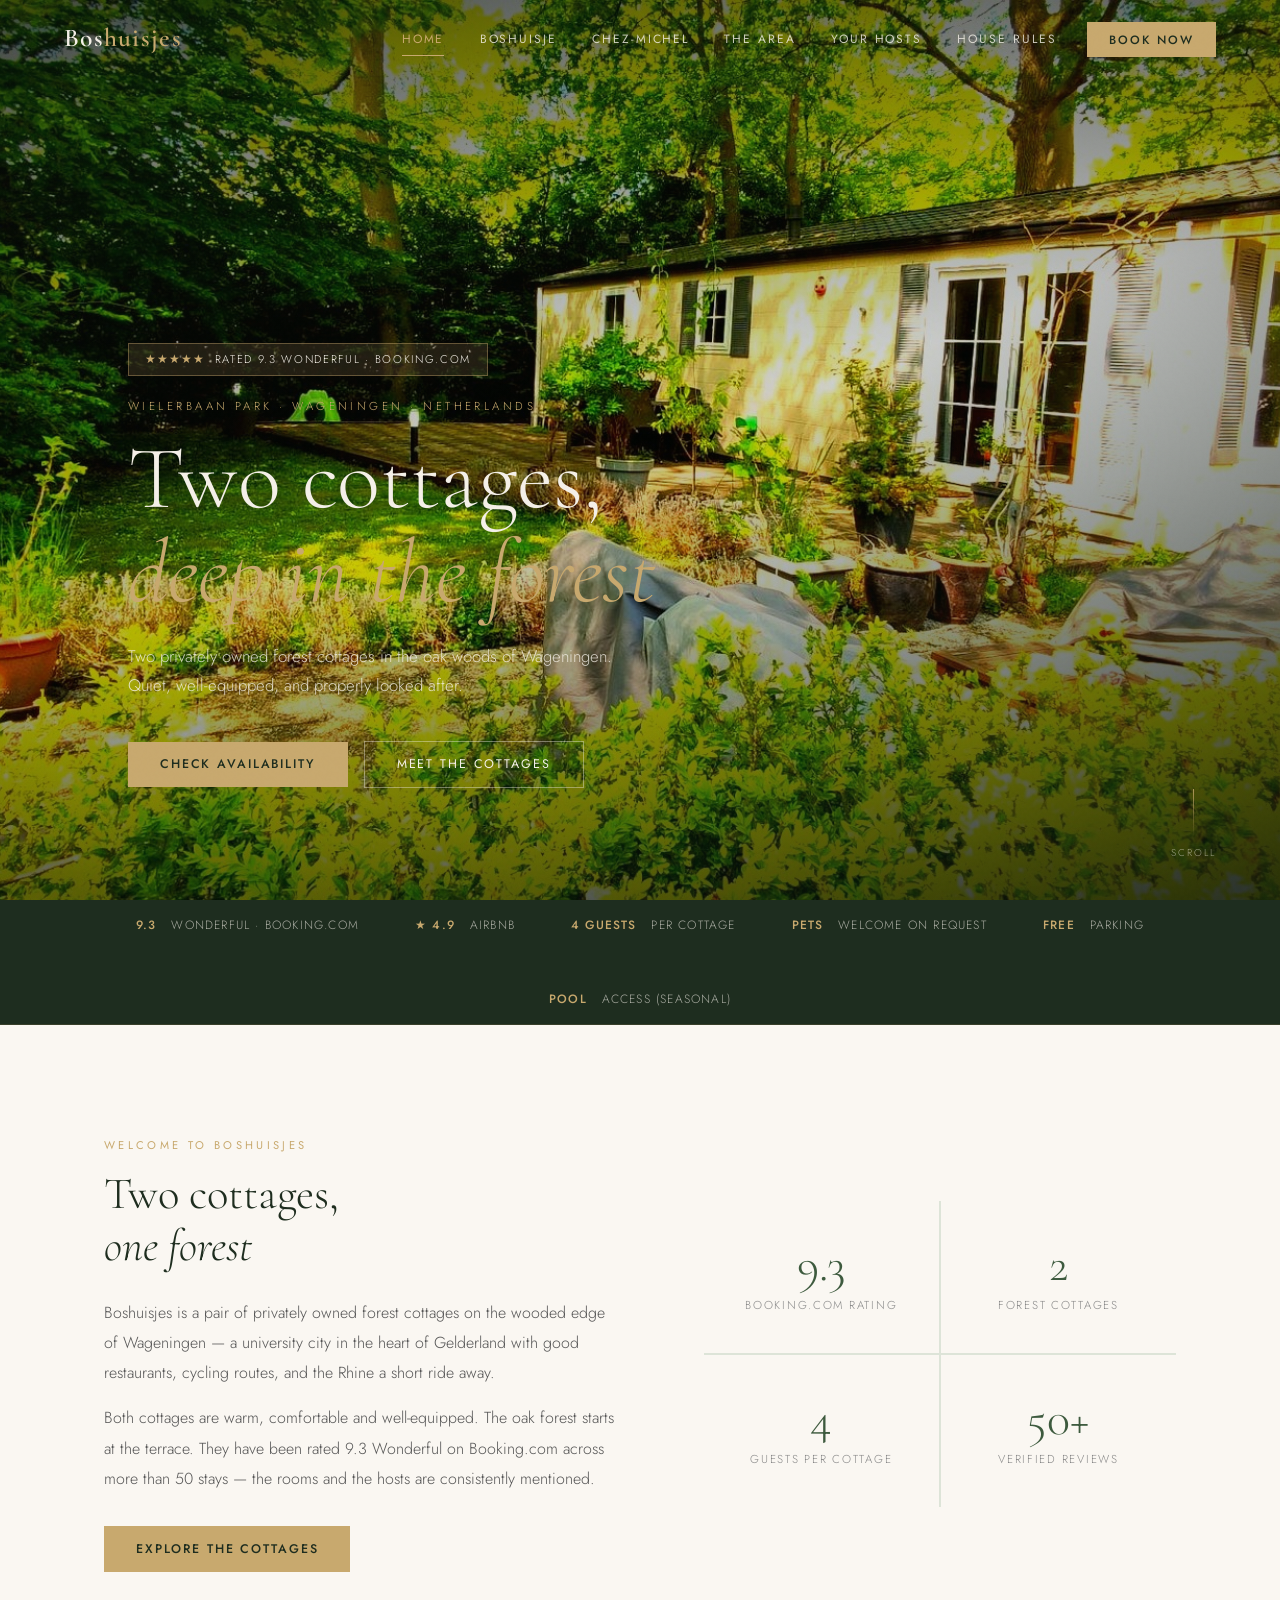
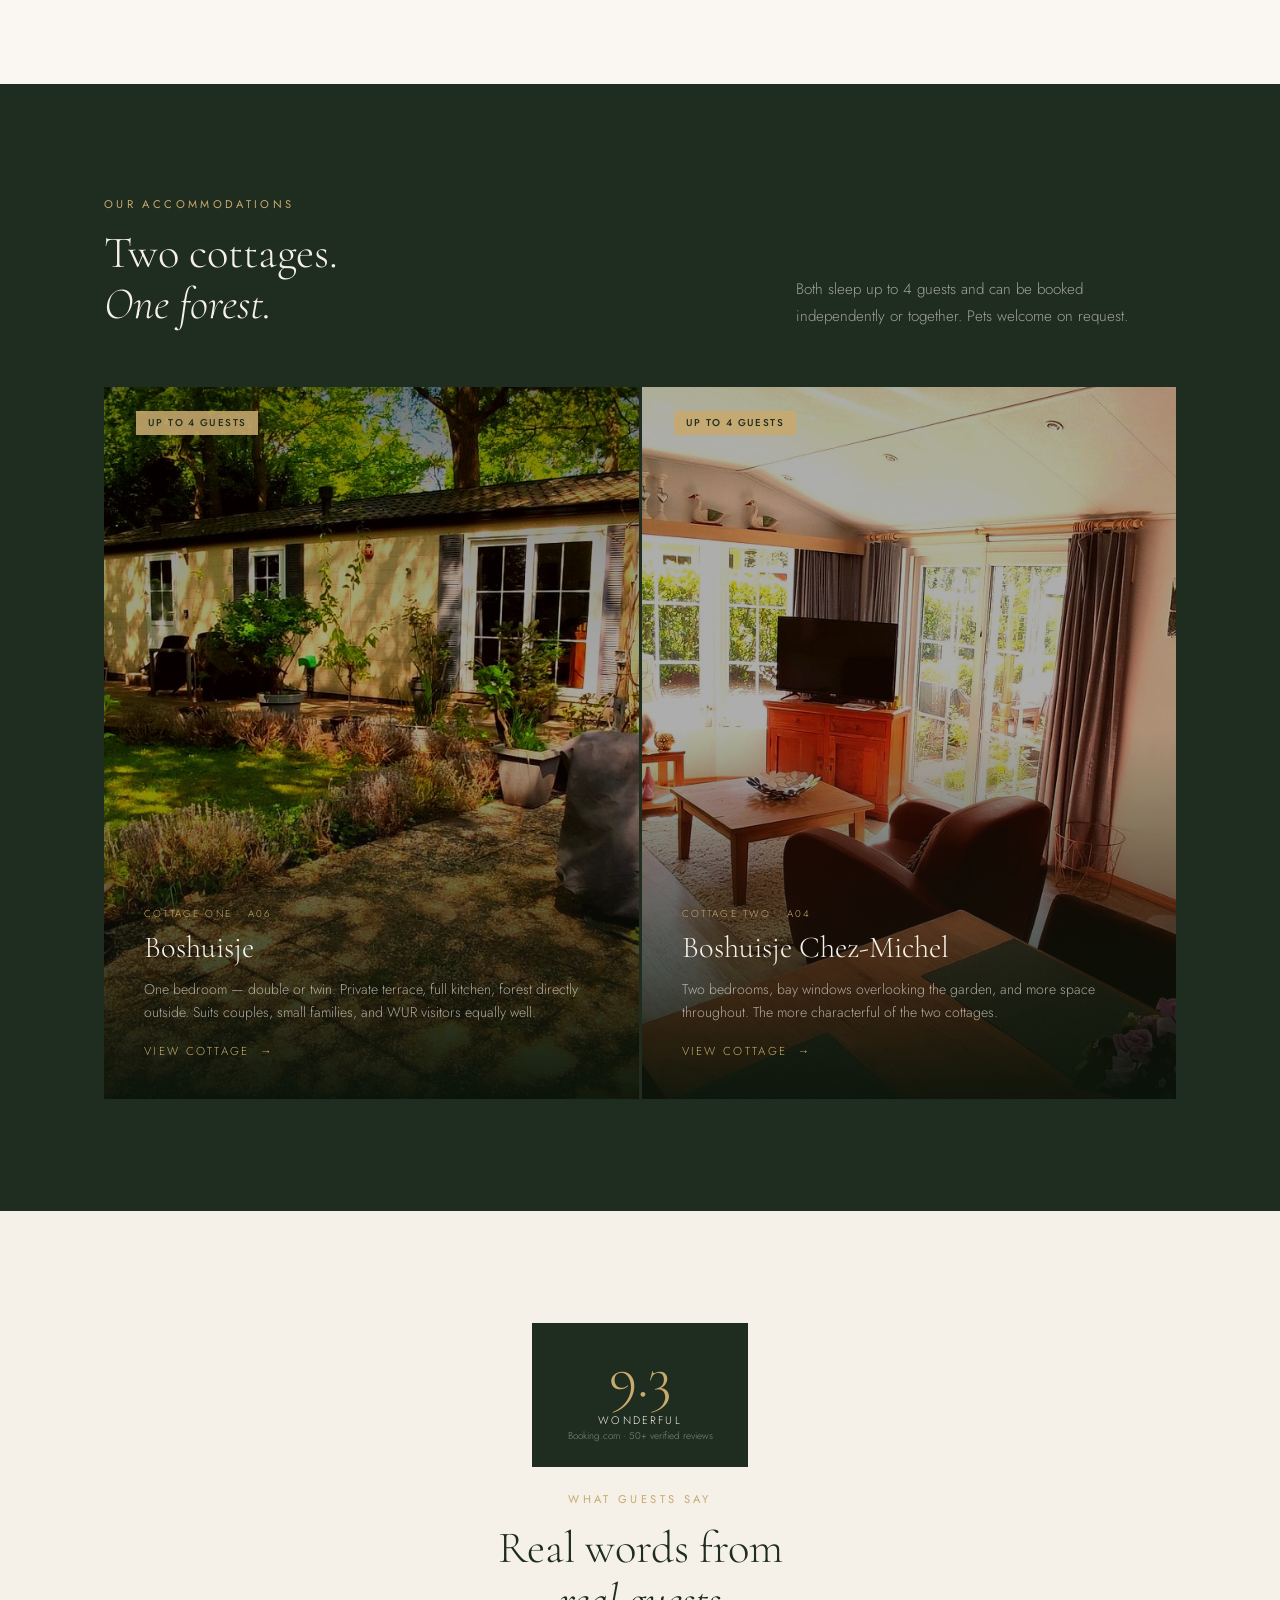
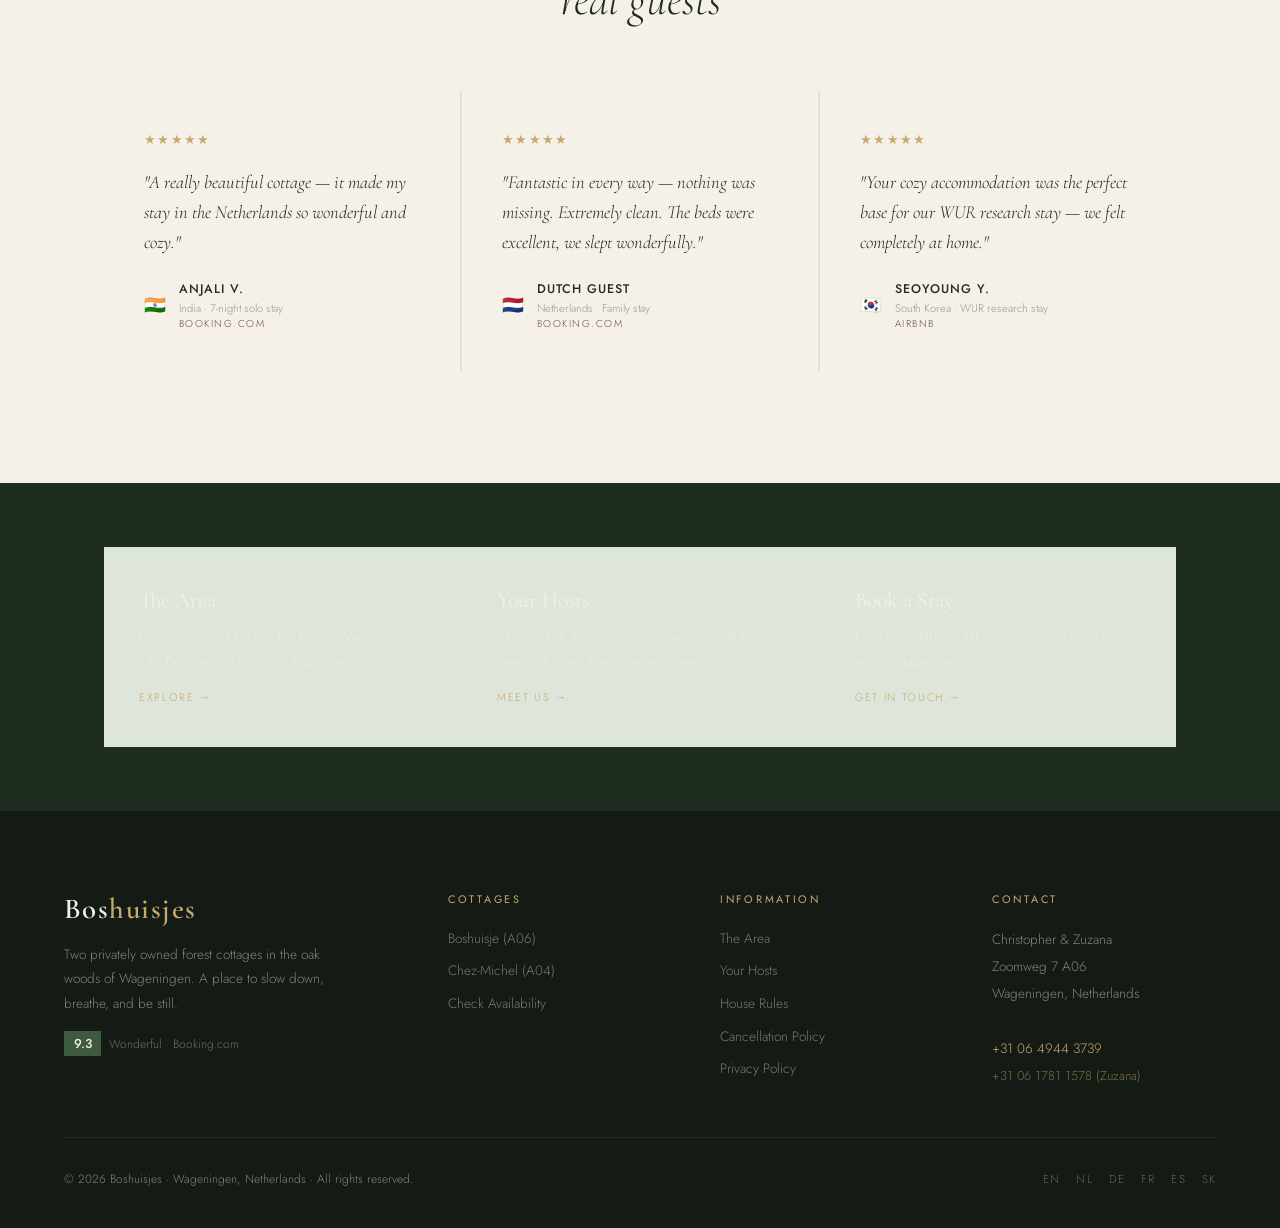
==== commit 9083bb0a: "Fix photo paths + contrast: index.html" ====
--- a/index.html
+++ b/index.html
@@ -18,7 +18,7 @@
   <style>
     /* ── HERO ── */
     #hero{position:relative;height:100vh;min-height:680px;display:flex;align-items:flex-end;padding-bottom:7rem;overflow:hidden}
-    .hero-bg{position:absolute;inset:0;background:linear-gradient(to bottom,rgba(10,20,10,.15) 0%,rgba(10,20,10,.08) 45%,rgba(10,20,10,.72) 100%),url('img_exterior2.jpg') center/cover no-repeat;transform:scale(1.05);animation:hzoom 14s ease-out forwards}
+    .hero-bg{position:absolute;inset:0;background:linear-gradient(160deg,rgba(10,20,10,.55) 0%,rgba(10,20,10,.18) 50%,rgba(10,20,10,.75) 100%),url('photos/a06/img_exterior2.jpg') center 30%/cover no-repeat;transform:scale(1.05);animation:hzoom 14s ease-out forwards}
     .hero-content{position:relative;z-index:2;padding-left:8rem;max-width:820px;opacity:0;transform:translateY(28px);animation:fadeUp 1.2s .4s ease forwards}
     @keyframes fadeUp{to{opacity:1;transform:translateY(0)}}
     .hero-badge{display:inline-flex;align-items:center;gap:.6rem;background:rgba(200,169,110,.15);border:1px solid rgba(200,169,110,.4);padding:.38rem 1rem;margin-bottom:1.4rem}
@@ -131,7 +131,7 @@
       </div>
       <div class="cottage-cards reveal reveal-delay-1">
         <a href="boshuisje.html" class="cottage-card">
-          <img src="img_exterior1.jpg" alt="Boshuisje – forest cottage Wageningen" loading="lazy"/>
+          <img src="photos/a06/img_exterior1.jpg" alt="Boshuisje – forest cottage Wageningen" loading="lazy"/>
           <div class="cottage-overlay">
             <span class="cottage-num">01</span>
             <span class="cottage-cap">Up to 4 guests</span>
@@ -142,7 +142,7 @@
           </div>
         </a>
         <a href="chez-michel.html" class="cottage-card">
-          <img src="img_living_panoramic.jpg" alt="Boshuisje Chez-Michel – 2-bedroom cottage Wageningen" loading="lazy"/>
+          <img src="photos/a06/img_living_panoramic.jpg" alt="Boshuisje Chez-Michel – 2-bedroom cottage Wageningen" loading="lazy"/>
           <div class="cottage-overlay">
             <span class="cottage-num">02</span>
             <span class="cottage-cap">Up to 4 guests</span>
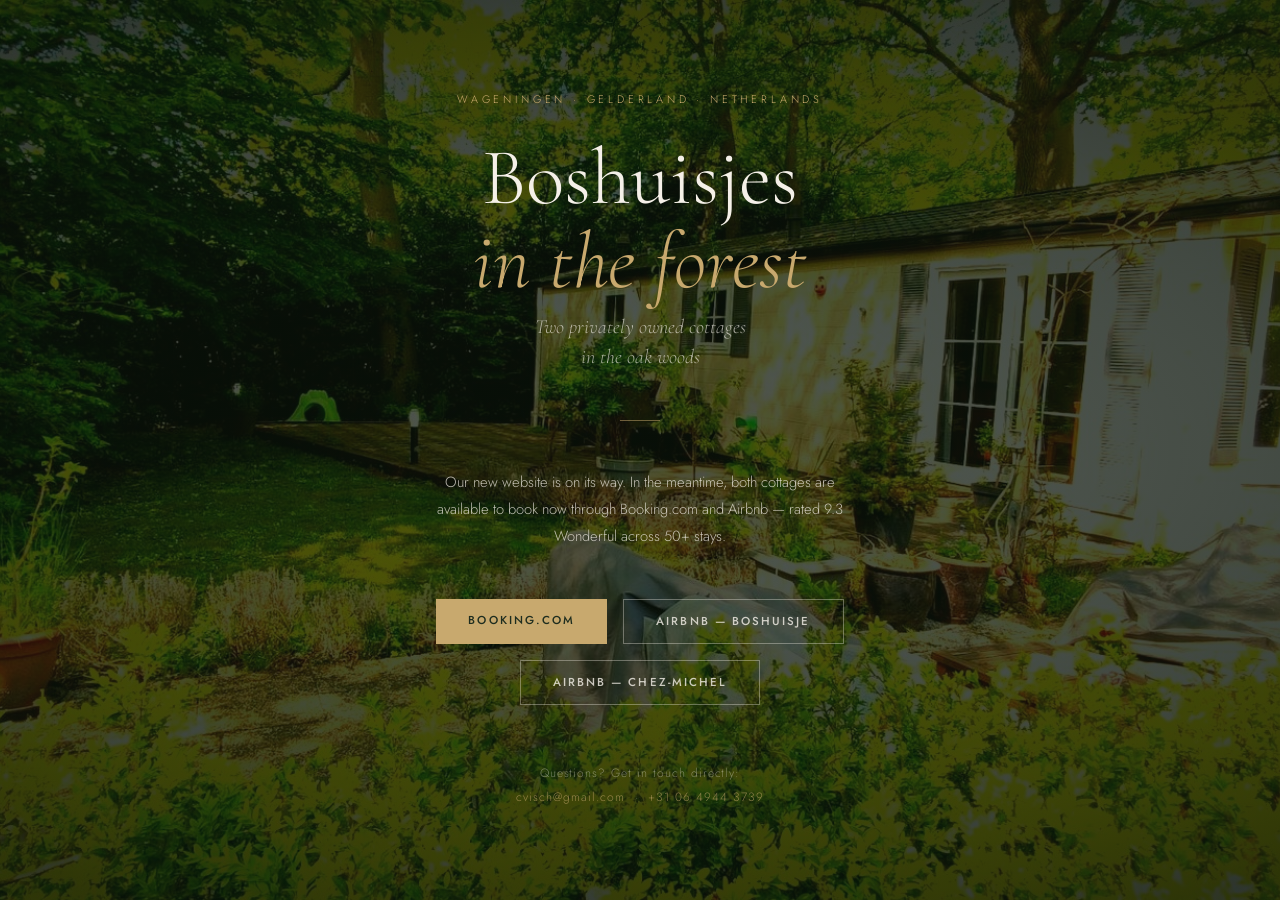
==== commit 90367209: "Coming soon page — site under construction" ====
--- a/index.html
+++ b/index.html
@@ -1,221 +1,126 @@
 <!DOCTYPE html>
 <html lang="en">
 <head>
-  <meta charset="UTF-8"/><meta name="viewport" content="width=device-width,initial-scale=1.0"/>
-  <title>Boshuisjes – Forest Cottage Retreats in Wageningen, Netherlands</title>
-  <meta name="description" content="Two cosy forest cottages in Wageningen's oak woods — rated 9.3 Wonderful on Booking.com. Perfect for couples, families, WUR visitors & nature lovers. Pets welcome. Self check-in. Free parking."/>
-  <meta name="keywords" content="Boshuisjes, Boshuisje, Chez Michel, vakantiewoning Wageningen, forest cottage Netherlands, holiday rental Gelderland, Wielerbaan park, Wageningen University accommodation, nature retreat, pet friendly cottage Netherlands"/>
-  <link rel="canonical" href="https://boshuisjes.com/"/>
-  <meta property="og:title" content="Boshuisjes – Forest Cottage Retreats in Wageningen · 9.3 Wonderful"/>
-  <meta property="og:description" content="Two cosy forest cottages in Wageningen's oak woods. Rated 9.3 Booking.com. Pets welcome. Free parking. Pool access."/>
-  <meta property="og:image" content="https://boshuisjes.com/photos/a06/img_exterior2.jpg"/>
-  <meta property="og:type" content="website"/>
-  <script type="application/ld+json">{"@context":"https://schema.org","@type":"LodgingBusiness","name":"Boshuisjes","description":"Two cosy forest cottages in the oak woods of Wageningen, Netherlands. Rated 9.3 on Booking.com.","url":"https://boshuisjes.com","telephone":"+31649443739","address":{"@type":"PostalAddress","streetAddress":"Zoomweg 7 A06","addressLocality":"Wageningen","addressRegion":"Gelderland","addressCountry":"NL"},"aggregateRating":{"@type":"AggregateRating","ratingValue":"9.3","bestRating":"10","ratingCount":"50"},"amenityFeature":[{"@type":"LocationFeatureSpecification","name":"Free Parking","value":true},{"@type":"LocationFeatureSpecification","name":"Wi-Fi","value":true},{"@type":"LocationFeatureSpecification","name":"Pet Friendly","value":true},{"@type":"LocationFeatureSpecification","name":"Seasonal Pool","value":true},{"@type":"LocationFeatureSpecification","name":"Self Check-In","value":true}],"checkinTime":"16:00","checkoutTime":"10:00"}</script>
+  <meta charset="UTF-8"/>
+  <meta name="viewport" content="width=device-width,initial-scale=1.0"/>
+  <title>Boshuisjes — Forest Cottages, Wageningen · Coming Soon</title>
+  <meta name="description" content="Two privately owned forest cottages in Wageningen. New website coming soon. Book now on Booking.com or Airbnb."/>
   <link rel="preconnect" href="https://fonts.googleapis.com"/>
   <link rel="preconnect" href="https://fonts.gstatic.com" crossorigin/>
-  <link href="https://fonts.googleapis.com/css2?family=Cormorant+Garamond:ital,wght@0,300;0,400;0,600;1,300;1,400&family=Jost:wght@300;400;500&display=swap" rel="stylesheet"/>
-  <link rel="stylesheet" href="style.css"/>
+  <link href="https://fonts.googleapis.com/css2?family=Cormorant+Garamond:ital,wght@0,300;0,400;1,300;1,400&family=Jost:wght@300;400;500&display=swap" rel="stylesheet"/>
   <style>
-    /* ── HERO ── */
-    #hero{position:relative;height:100vh;min-height:680px;display:flex;align-items:flex-end;padding-bottom:7rem;overflow:hidden}
-    .hero-bg{position:absolute;inset:0;background:linear-gradient(160deg,rgba(10,20,10,.55) 0%,rgba(10,20,10,.18) 50%,rgba(10,20,10,.75) 100%),url('photos/a06/img_exterior2.jpg') center 30%/cover no-repeat;transform:scale(1.05);animation:hzoom 14s ease-out forwards}
-    .hero-content{position:relative;z-index:2;padding-left:8rem;max-width:820px;opacity:0;transform:translateY(28px);animation:fadeUp 1.2s .4s ease forwards}
-    @keyframes fadeUp{to{opacity:1;transform:translateY(0)}}
-    .hero-badge{display:inline-flex;align-items:center;gap:.6rem;background:rgba(200,169,110,.15);border:1px solid rgba(200,169,110,.4);padding:.38rem 1rem;margin-bottom:1.4rem}
-    .hero-badge-stars{color:var(--gold);font-size:.78rem;letter-spacing:.08em}
-    .hero-badge-text{color:var(--cream);font-size:.7rem;letter-spacing:.15em;text-transform:uppercase}
-    .hero-eyebrow{display:block;color:var(--gold);font-size:.72rem;letter-spacing:.3em;text-transform:uppercase;margin-bottom:1.1rem}
-    h1{font-family:'Cormorant Garamond',serif;font-size:clamp(3.2rem,7vw,6.2rem);font-weight:300;color:var(--cream);line-height:1.05;margin-bottom:1.4rem}
+    *{box-sizing:border-box;margin:0;padding:0}
+    :root{--forest:#1e2d1f;--gold:#c8a96e;--cream:#f5f0e8;--moss:#3a5c3e}
+    html,body{height:100%}
+    body{
+      font-family:'Jost',sans-serif;
+      font-weight:300;
+      background:var(--forest);
+      color:var(--cream);
+      min-height:100vh;
+      display:flex;
+      align-items:center;
+      justify-content:center;
+      padding:2rem;
+      background-image:
+        linear-gradient(rgba(10,20,10,.72),rgba(10,20,10,.72)),
+        url('photos/a06/img_exterior2.jpg');
+      background-size:cover;
+      background-position:center;
+    }
+    .wrap{text-align:center;max-width:580px}
+    .eyebrow{
+      font-size:.68rem;
+      letter-spacing:.35em;
+      text-transform:uppercase;
+      color:var(--gold);
+      margin-bottom:1.8rem;
+      display:block;
+    }
+    h1{
+      font-family:'Cormorant Garamond',serif;
+      font-size:clamp(2.8rem,7vw,5rem);
+      font-weight:300;
+      line-height:1.05;
+      margin-bottom:.5rem;
+    }
     h1 em{font-style:italic;color:var(--gold)}
-    .hero-sub{color:rgba(245,240,232,.82);font-size:1.05rem;font-weight:300;line-height:1.75;max-width:500px;margin-bottom:2.5rem}
-    .hero-ctas{display:flex;gap:1rem;align-items:center;flex-wrap:wrap}
-    .hero-scroll{position:absolute;bottom:2.5rem;right:4rem;z-index:2;display:flex;flex-direction:column;align-items:center;gap:.5rem;color:rgba(245,240,232,.55);font-size:.62rem;letter-spacing:.2em;text-transform:uppercase;animation:fadeUp 1.2s 1.4s ease forwards;opacity:0}
-    .scroll-line{width:1px;height:48px;background:linear-gradient(to bottom,rgba(200,169,110,.8),transparent);animation:sPulse 2.2s 2s infinite}
-    @keyframes sPulse{0%,100%{transform:scaleY(1);opacity:.8}50%{transform:scaleY(.55);opacity:.25}}
-
-    /* ── INTRO ── */
-    .intro-wrap{display:grid;grid-template-columns:1.1fr 1fr;gap:5rem;align-items:center}
-    .intro-text p{color:#555;line-height:1.9;font-size:1rem;margin-top:1.6rem}
-    .intro-text p+p{margin-top:.9rem}
-    .intro-text .btn-primary{margin-top:2rem}
-
-    /* ── COTTAGE CARDS ── */
-    .cottage-cards{display:grid;grid-template-columns:1fr 1fr;gap:3px}
-    .cottage-card{position:relative;overflow:hidden;aspect-ratio:3/4;cursor:pointer;background:var(--bark);text-decoration:none;display:block}
-    .cottage-card img{width:100%;height:100%;object-fit:cover;transition:transform .9s cubic-bezier(.4,0,.2,1);filter:brightness(.68)}
-    .cottage-card:hover img{transform:scale(1.07);filter:brightness(.48)}
-    .cottage-overlay{position:absolute;inset:0;background:linear-gradient(to top,rgba(10,20,10,.92) 0%,transparent 52%);display:flex;flex-direction:column;justify-content:flex-end;padding:2.5rem}
-    .cottage-num{font-family:'Cormorant Garamond',serif;font-size:4.5rem;font-weight:300;color:rgba(200,169,110,.18);position:absolute;top:1.5rem;right:2rem;line-height:1}
-    .cottage-cap{position:absolute;top:1.5rem;left:2rem;background:rgba(200,169,110,.88);color:var(--forest);font-size:.62rem;letter-spacing:.14em;text-transform:uppercase;padding:.28rem .75rem;font-weight:500}
-    .cottage-tag-label{font-size:.62rem;letter-spacing:.22em;text-transform:uppercase;color:var(--gold);margin-bottom:.5rem;display:block}
-    .cottage-card h3{font-family:'Cormorant Garamond',serif;font-size:1.9rem;font-weight:300;color:var(--cream);margin-bottom:.7rem}
-    .cottage-card p{color:rgba(245,240,232,.65);font-size:.88rem;line-height:1.65;margin-bottom:1.2rem}
-    .cottage-card-cta{color:var(--gold);font-size:.72rem;letter-spacing:.2em;text-transform:uppercase;display:flex;align-items:center;gap:.5rem;transition:gap .3s}
-    .cottage-card:hover .cottage-card-cta{gap:1rem}
-
-    /* ── SCORE BLOCK ── */
-    .score-block{background:var(--forest);display:inline-flex;flex-direction:column;align-items:center;padding:1.5rem 2.2rem;margin-bottom:1.5rem}
-    .score-num{font-family:'Cormorant Garamond',serif;font-size:3.8rem;font-weight:300;line-height:1;color:var(--gold)}
-    .score-word{font-size:.68rem;letter-spacing:.2em;text-transform:uppercase;color:var(--cream);margin-top:.25rem}
-    .score-src{font-size:.62rem;opacity:.45;color:var(--cream)}
-
-    @media(max-width:960px){
-      .hero-content{padding-left:1.5rem;padding-right:1.5rem}
-      .hero-scroll{display:none}
-      .intro-wrap,.cottage-cards{grid-template-columns:1fr}
+    .sub{
+      font-family:'Cormorant Garamond',serif;
+      font-size:1.25rem;
+      font-style:italic;
+      color:rgba(245,240,232,.65);
+      margin-bottom:3rem;
+      line-height:1.5;
     }
+    .divider{
+      width:40px;
+      height:1px;
+      background:var(--gold);
+      margin:0 auto 3rem;
+      opacity:.5;
+    }
+    .message{
+      font-size:.92rem;
+      line-height:1.85;
+      color:rgba(245,240,232,.75);
+      margin-bottom:3rem;
+      max-width:420px;
+      margin-left:auto;
+      margin-right:auto;
+    }
+    .buttons{
+      display:flex;
+      gap:1rem;
+      justify-content:center;
+      flex-wrap:wrap;
+      margin-bottom:3.5rem;
+    }
+    .btn{
+      display:inline-block;
+      padding:.85rem 2rem;
+      font-family:'Jost',sans-serif;
+      font-size:.72rem;
+      font-weight:500;
+      letter-spacing:.18em;
+      text-transform:uppercase;
+      text-decoration:none;
+      transition:all .25s;
+    }
+    .btn-gold{background:var(--gold);color:var(--forest)}
+    .btn-gold:hover{background:var(--cream)}
+    .btn-outline{
+      border:1px solid rgba(245,240,232,.35);
+      color:rgba(245,240,232,.8);
+    }
+    .btn-outline:hover{border-color:var(--gold);color:var(--gold)}
+    .contact{
+      font-size:.75rem;
+      color:rgba(245,240,232,.4);
+      letter-spacing:.08em;
+      line-height:2;
+    }
+    .contact a{color:rgba(200,169,110,.65);text-decoration:none}
+    .contact a:hover{color:var(--gold)}
   </style>
 </head>
 <body>
-  <!-- nav injected by shared.js -->
-
-  <!-- HERO -->
-  <section id="hero">
-    <div class="hero-bg"></div>
-    <div class="hero-content">
-      <div class="hero-badge">
-        <span class="hero-badge-stars">★★★★★</span>
-        <span class="hero-badge-text">Rated 9.3 Wonderful · Booking.com</span>
-      </div>
-      <span class="hero-eyebrow">Wielerbaan Park · Wageningen · Netherlands</span>
-      <h1>Two cottages,<br><em>deep in the forest</em></h1>
-      <p class="hero-sub">Two privately owned forest cottages in the oak woods of Wageningen. Quiet, well-equipped, and properly looked after.</p>
-      <div class="hero-ctas">
-        <a href="contact.html" class="btn-primary">Check Availability</a>
-        <a href="boshuisje.html" class="btn-ghost">Meet the Cottages</a>
-      </div>
+  <div class="wrap">
+    <span class="eyebrow">Wageningen · Gelderland · Netherlands</span>
+    <h1>Boshuisjes<br><em>in the forest</em></h1>
+    <p class="sub">Two privately owned cottages<br>in the oak woods</p>
+    <div class="divider"></div>
+    <p class="message">Our new website is on its way. In the meantime, both cottages are available to book now through Booking.com and Airbnb — rated 9.3 Wonderful across 50+ stays.</p>
+    <div class="buttons">
+      <a href="https://www.booking.com/hotel/nl/boshuisje-wageningen.html" target="_blank" rel="noopener" class="btn btn-gold">Booking.com</a>
+      <a href="https://www.airbnb.com/rooms/1329072956715925253" target="_blank" rel="noopener" class="btn btn-outline">Airbnb — Boshuisje</a>
+      <a href="https://www.airbnb.com/rooms/49576917" target="_blank" rel="noopener" class="btn btn-outline">Airbnb — Chez-Michel</a>
     </div>
-    <div class="hero-scroll"><div class="scroll-line"></div><span>Scroll</span></div>
-  </section>
-
-  <!-- TRUST BAR -->
-  <div class="trust-bar">
-    <div class="trust-item"><strong>9.3</strong>&nbsp;Wonderful · Booking.com</div>
-    <div class="trust-item"><strong>★ 4.9</strong>&nbsp;Airbnb</div>
-    <div class="trust-item"><strong>4 guests</strong>&nbsp;per cottage</div>
-    <div class="trust-item"><strong>Pets</strong>&nbsp;welcome on request</div>
-    <div class="trust-item"><strong>Free</strong>&nbsp;parking</div>
-    <div class="trust-item"><strong>Pool</strong>&nbsp;access (seasonal)</div>
+    <div class="contact">
+      Questions? Get in touch directly:<br>
+      <a href="mailto:cvisch@gmail.com">cvisch@gmail.com</a> &nbsp;·&nbsp;
+      <a href="tel:+31649443739">+31 06 4944 3739</a>
+    </div>
   </div>
-
-  <!-- INTRO -->
-  <section class="section-pad" style="background:var(--ivory)">
-    <div class="container">
-      <div class="intro-wrap">
-        <div class="intro-text reveal">
-          <span class="section-label">Welcome to Boshuisjes</span>
-          <h2 class="section-title">Two cottages,<br><em>one forest</em></h2>
-          <p>Boshuisjes is a pair of privately owned forest cottages on the wooded edge of Wageningen — a university city in the heart of Gelderland with good restaurants, cycling routes, and the Rhine a short ride away.</p>
-          <p>Both cottages are warm, comfortable and well-equipped. The oak forest starts at the terrace. They have been rated 9.3 Wonderful on Booking.com across more than 50 stays — the rooms and the hosts are consistently mentioned.</p>
-          <a href="boshuisje.html" class="btn-primary">Explore the Cottages</a>
-        </div>
-        <div class="grid-2 reveal reveal-delay-1">
-          <div class="stat-card"><span class="stat-number">9.3</span><span class="stat-label">Booking.com Rating</span></div>
-          <div class="stat-card"><span class="stat-number">2</span><span class="stat-label">Forest Cottages</span></div>
-          <div class="stat-card"><span class="stat-number">4</span><span class="stat-label">Guests per Cottage</span></div>
-          <div class="stat-card"><span class="stat-number">50+</span><span class="stat-label">Verified Reviews</span></div>
-        </div>
-      </div>
-    </div>
-  </section>
-
-  <!-- COTTAGE CARDS -->
-  <section class="section-pad section-dark">
-    <div class="container">
-      <div style="display:flex;justify-content:space-between;align-items:flex-end;margin-bottom:3.5rem;gap:2rem;flex-wrap:wrap" class="reveal">
-        <div>
-          <span class="section-label">Our Accommodations</span>
-          <h2 class="section-title" style="color:var(--cream)">Two cottages.<br><em>One forest.</em></h2>
-        </div>
-        <p style="max-width:380px;color:rgba(245,240,232,.6);line-height:1.8;font-size:.95rem">Both sleep up to 4 guests and can be booked independently or together. Pets welcome on request.</p>
-      </div>
-      <div class="cottage-cards reveal reveal-delay-1">
-        <a href="boshuisje.html" class="cottage-card">
-          <img src="photos/a06/img_exterior1.jpg" alt="Boshuisje – forest cottage Wageningen" loading="lazy"/>
-          <div class="cottage-overlay">
-            <span class="cottage-num">01</span>
-            <span class="cottage-cap">Up to 4 guests</span>
-            <span class="cottage-tag-label">Cottage One · A06</span>
-            <h3>Boshuisje</h3>
-            <p>One bedroom — double or twin. Private terrace, full kitchen, forest directly outside. Suits couples, small families, and WUR visitors equally well.</p>
-            <span class="cottage-card-cta">View Cottage &nbsp;→</span>
-          </div>
-        </a>
-        <a href="chez-michel.html" class="cottage-card">
-          <img src="photos/a06/img_living_panoramic.jpg" alt="Boshuisje Chez-Michel – 2-bedroom cottage Wageningen" loading="lazy"/>
-          <div class="cottage-overlay">
-            <span class="cottage-num">02</span>
-            <span class="cottage-cap">Up to 4 guests</span>
-            <span class="cottage-tag-label">Cottage Two · A04</span>
-            <h3>Boshuisje Chez-Michel</h3>
-            <p>Two bedrooms, bay windows overlooking the garden, and more space throughout. The more characterful of the two cottages.</p>
-            <span class="cottage-card-cta">View Cottage &nbsp;→</span>
-          </div>
-        </a>
-      </div>
-    </div>
-  </section>
-
-  <!-- REVIEWS SNAPSHOT -->
-  <section class="section-pad" style="background:var(--cream)">
-    <div class="container">
-      <div style="text-align:center;margin-bottom:4rem" class="reveal">
-        <div class="score-block">
-          <span class="score-num">9.3</span>
-          <span class="score-word">Wonderful</span>
-          <span class="score-src">Booking.com · 50+ verified reviews</span>
-        </div>
-        <span class="section-label">What guests say</span>
-        <h2 class="section-title">Real words from<br><em>real guests</em></h2>
-      </div>
-      <div class="grid-3">
-        <div class="review-card reveal">
-          <div class="review-stars">★★★★★</div>
-          <p class="review-text">"A really beautiful cottage — it made my stay in the Netherlands so wonderful and cozy."</p>
-          <div class="review-author"><span class="review-flag">🇮🇳</span><div><div class="review-name">Anjali V.</div><div class="review-origin">India · 7-night solo stay</div><div class="review-platform">Booking.com</div></div></div>
-        </div>
-        <div class="review-card reveal reveal-delay-1">
-          <div class="review-stars">★★★★★</div>
-          <p class="review-text">"Fantastic in every way — nothing was missing. Extremely clean. The beds were excellent, we slept wonderfully."</p>
-          <div class="review-author"><span class="review-flag">🇳🇱</span><div><div class="review-name">Dutch guest</div><div class="review-origin">Netherlands · Family stay</div><div class="review-platform">Booking.com</div></div></div>
-        </div>
-        <div class="review-card reveal reveal-delay-2">
-          <div class="review-stars">★★★★★</div>
-          <p class="review-text">"Your cozy accommodation was the perfect base for our WUR research stay — we felt completely at home."</p>
-          <div class="review-author"><span class="review-flag">🇰🇷</span><div><div class="review-name">Seoyoung Y.</div><div class="review-origin">South Korea · WUR research stay</div><div class="review-platform">Airbnb</div></div></div>
-        </div>
-      </div>
-    </div>
-  </section>
-
-  <!-- QUICK LINKS -->
-  <section class="section-pad-sm section-dark">
-    <div class="container">
-      <div class="grid-3 reveal">
-        <a href="area.html" class="feature-card" style="background:rgba(255,255,255,.04);border:none;text-decoration:none">
-          
-          <h3 style="color:var(--cream)">The Area</h3>
-          <p style="color:rgba(245,240,232,.55)">Forests, cycling routes, the Rhine, Wageningen city, Belmonte Arboretum and more.</p>
-          <span class="tag" style="color:var(--gold)">Explore →</span>
-        </a>
-        <a href="hosts.html" class="feature-card" style="background:rgba(255,255,255,.04);border:none;text-decoration:none">
-          
-          <h3 style="color:var(--cream)">Your Hosts</h3>
-          <p style="color:rgba(245,240,232,.55)">Christopher and Zuzana — always available, never intrusive. Your stay, your way.</p>
-          <span class="tag" style="color:var(--gold)">Meet us →</span>
-        </a>
-        <a href="contact.html" class="feature-card" style="background:rgba(255,255,255,.04);border:none;text-decoration:none">
-          
-          <h3 style="color:var(--cream)">Book a Stay</h3>
-          <p style="color:rgba(245,240,232,.55)">Check availability, ask a question, or reserve your cottage directly.</p>
-          <span class="tag" style="color:var(--gold)">Get in touch →</span>
-        </a>
-      </div>
-    </div>
-  </section>
-
-  <!-- footer injected by shared.js -->
-  <script src="shared.js"></script>
-  <script>initPage('index');</script>
 </body>
 </html>
